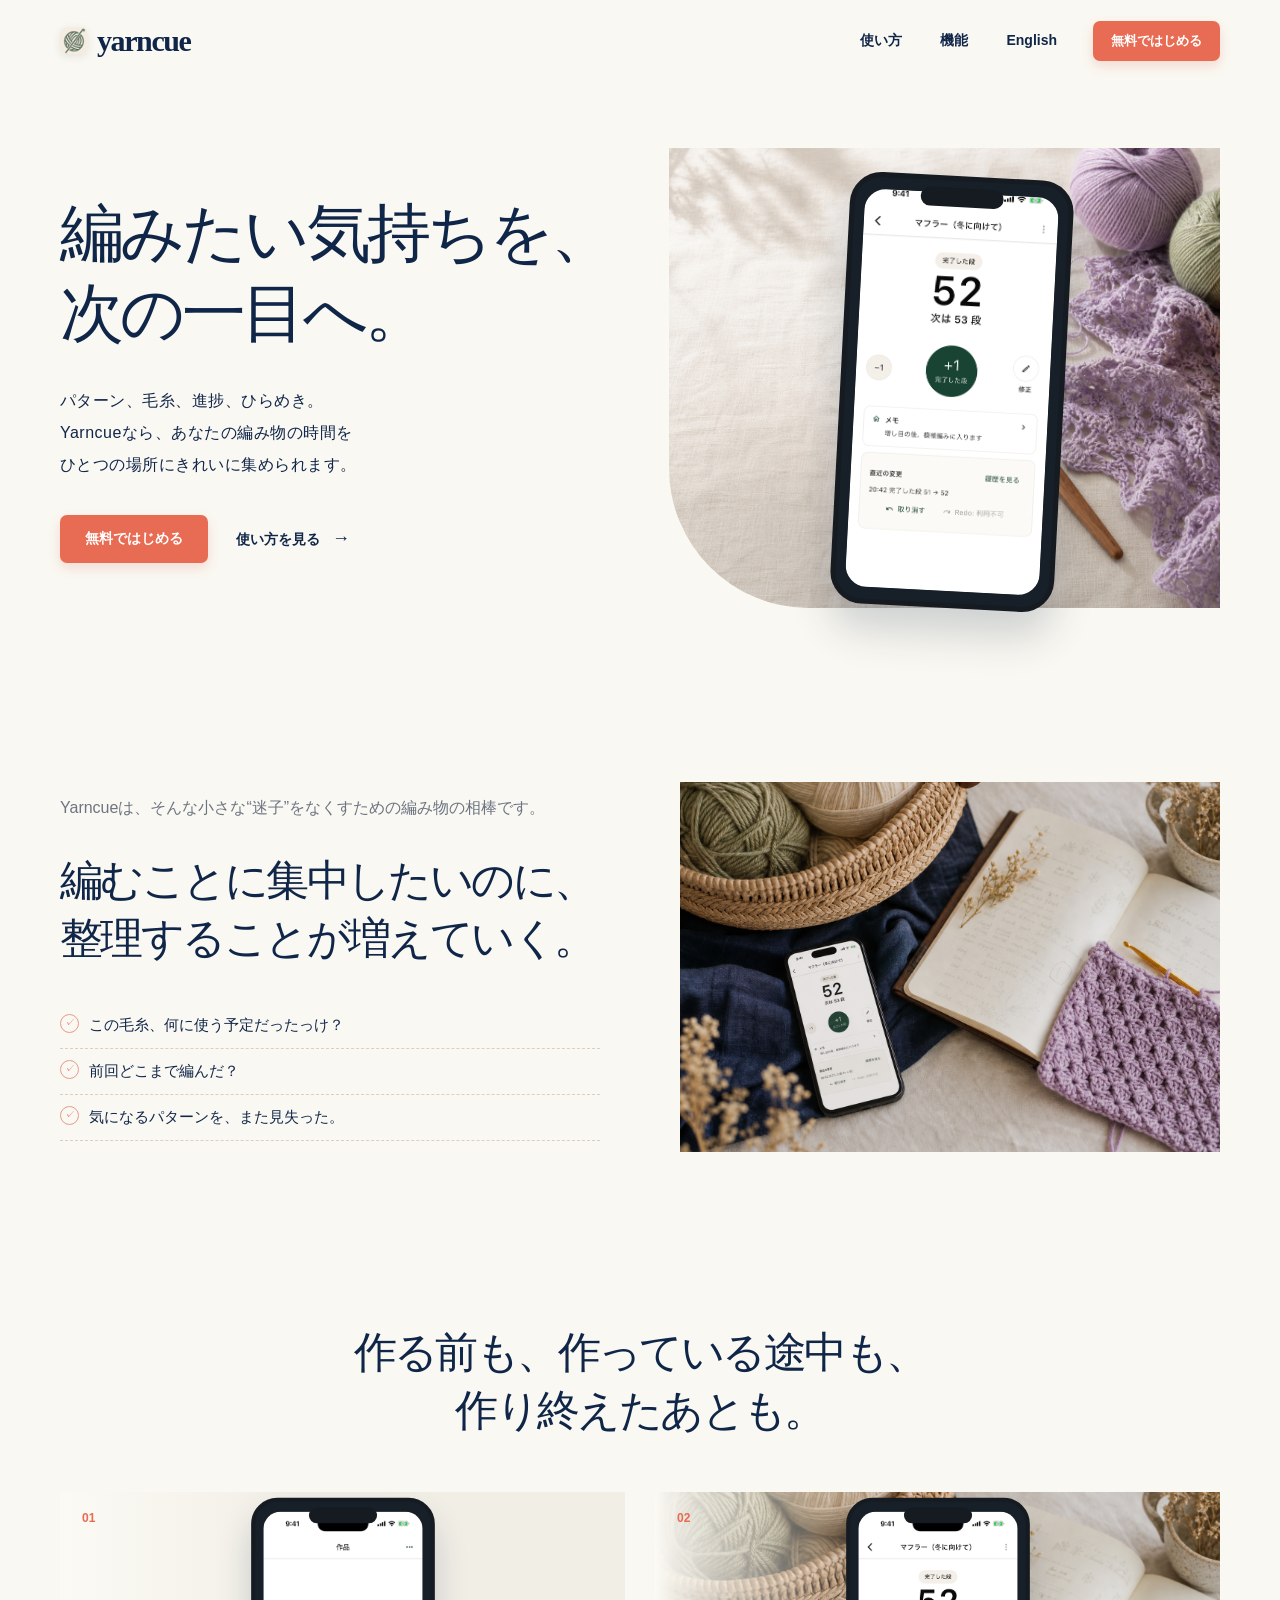
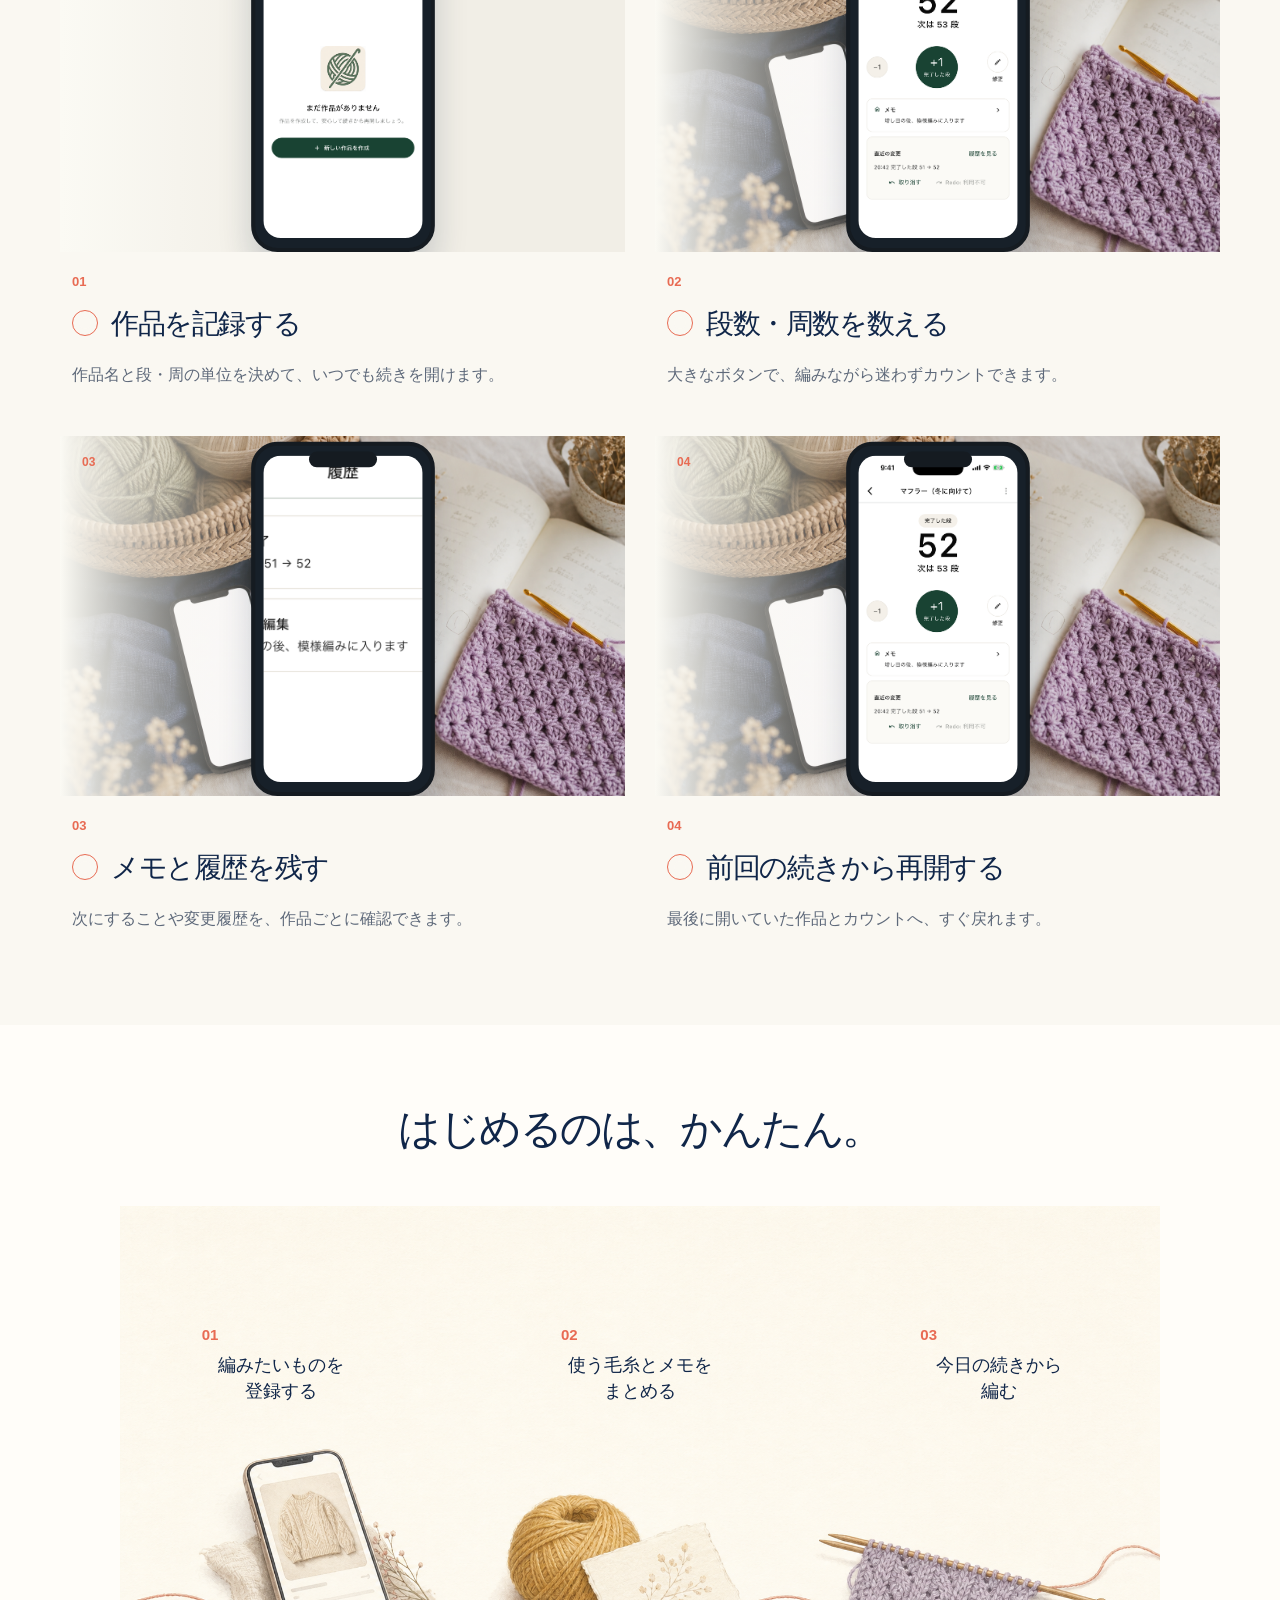
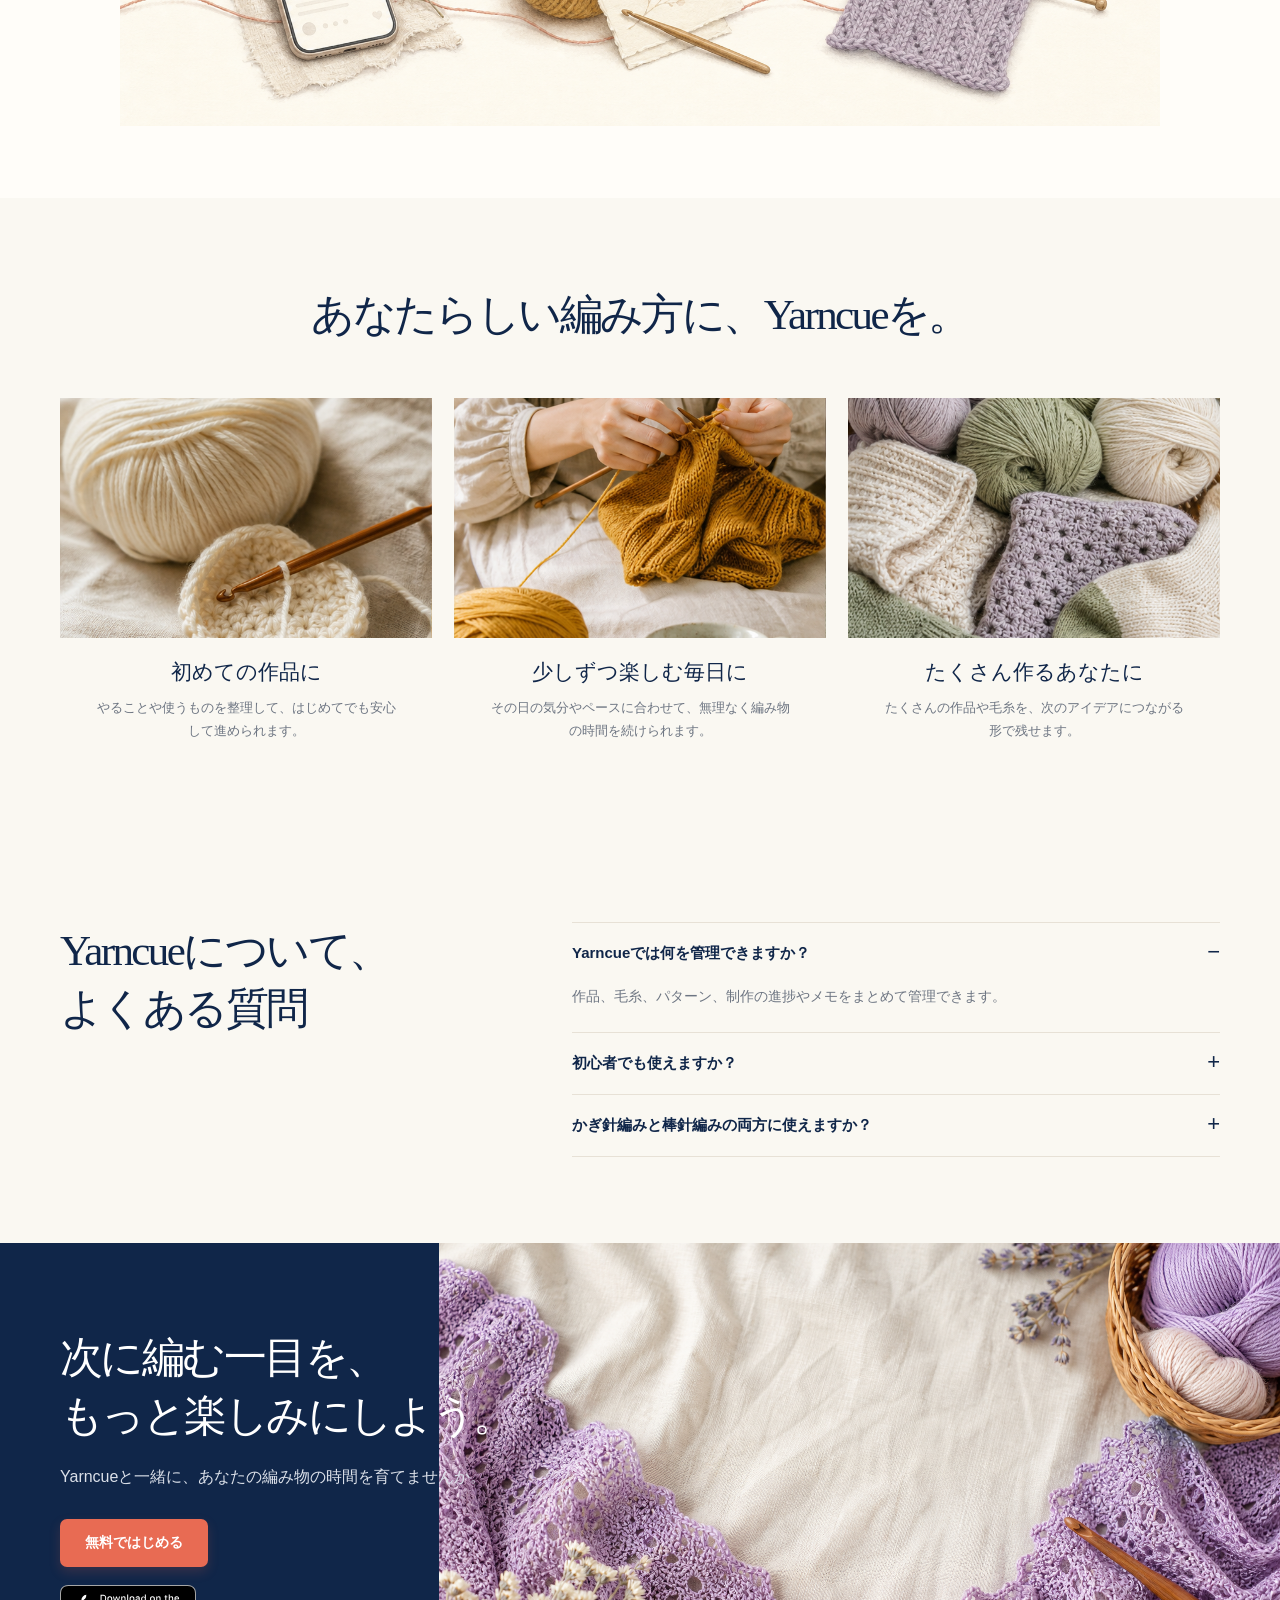
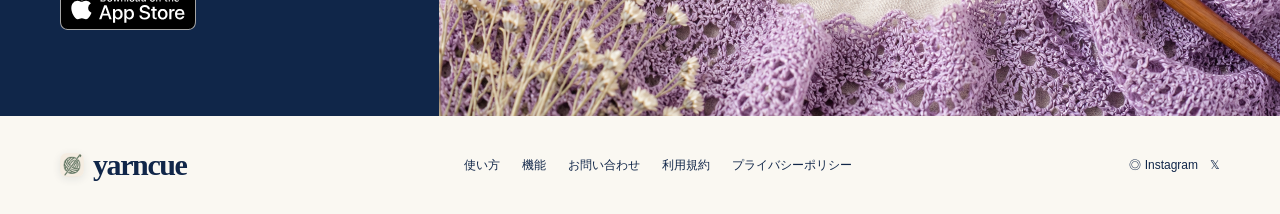
==== docs/index.html @ 33b42a3c "Reframe Japanese features as readable two-column cards" ====
<!doctype html>
<html lang="ja">
  <head>
    <meta charset="utf-8" />
    <meta name="viewport" content="width=device-width, initial-scale=1" />
    <meta name="description" content="Yarncueは、パターン、毛糸、作品、進捗やメモをひとつにまとめる編み物の記録・毛糸管理アプリです。" />
    <meta property="og:title" content="Yarncue | 編み物の記録・毛糸管理アプリ" />
    <meta property="og:description" content="編みたい気持ちを、次の一目へ。" />
    <meta property="og:image" content="og.png" />
    <title>Yarncue | 編み物の記録・毛糸管理アプリ</title>
    <link rel="stylesheet" href="styles.css" />
    <link rel="stylesheet" href="style-extra.css?v=20260801-grid4" />
    <script type="application/ld+json">{"@context":"https://schema.org","@graph":[{"@type":"SoftwareApplication","name":"Yarncue","applicationCategory":"LifestyleApplication","operatingSystem":"Web","description":"パターン、毛糸、作品、編み物の進捗やメモをひとつにまとめる編み物の記録・毛糸管理アプリ。"},{"@type":"FAQPage","mainEntity":[{"@type":"Question","name":"Yarncueでは何を管理できますか？","acceptedAnswer":{"@type":"Answer","text":"作品、毛糸、パターン、制作の進捗やメモをまとめて管理できます。"}},{"@type":"Question","name":"初心者でも使えますか？","acceptedAnswer":{"@type":"Answer","text":"もちろんです。最初の作品から、必要な情報を自分のペースで残せます。"}},{"@type":"Question","name":"かぎ針編みと棒針編みの両方に使えますか？","acceptedAnswer":{"@type":"Answer","text":"はい。どちらの作品にも、使った糸、針、段数、パターン、メモを記録できます。"}}]}]}</script>
  </head>
  <body>
    <main>
      <header class="site-header"><a class="brand" href="#top"><img src="images/yarncue-icon.png" alt="" />yarncue</a><nav><a href="#how">使い方</a><a href="#features">機能</a><a href="en/">English</a></nav><a class="button small-button" href="#start">無料ではじめる</a></header>
      <section class="hero" id="top"><div class="hero-copy"><h1>編みたい気持ちを、<br>次の一目へ。</h1><p>パターン、毛糸、進捗、ひらめき。<br>Yarncueなら、あなたの編み物の時間を<br>ひとつの場所にきれいに集められます。</p><div class="actions"><a class="button" href="#start">無料ではじめる</a><a class="text-link" href="#how">使い方を見る <span>→</span></a></div></div><div class="hero-visual"><div class="hero-yarn yarn-a"></div><div class="hero-yarn yarn-b"></div><div class="hero-yarn yarn-c"></div><div class="lace"></div><div class="phone phone-real-count"><div class="phone-notch"></div><div class="phone-screen"><small>春色のショール</small><div class="knit-piece lilac"></div><b>進捗 <span>48%</span></b><div class="track"><i></i></div><small>使用中の毛糸</small><div class="swatches"><i></i><i></i><i></i></div></div></div></div></section>
      <section class="empathy section"><div><p class="eyeless-label">Yarncueは、そんな小さな“迷子”をなくすための編み物の相棒です。</p><h2>編むことに集中したいのに、<br>整理することが増えていく。</h2><ul><li>この毛糸、何に使う予定だったっけ？</li><li>前回どこまで編んだ？</li><li>気になるパターンを、また見失った。</li></ul></div><div class="desk-scene"><div class="desk-yarn"></div><div class="notebook"><span>project notes</span><i></i><i></i><i></i></div></div></section>
      <section class="features section" id="features"><h2>作る前も、作っている途中も、<br>作り終えたあとも。</h2><div class="feature-list"><article class="feature"><div class="feature-media"><span>01</span><div class="phone phone-real-empty"><div class="phone-notch"></div><div class="phone-screen"></div></div><div class="feature-texture project"></div></div><div class="feature-copy"><p class="feature-number">01</p><h3>作品を記録する</h3><p>作品名と段・周の単位を決めて、いつでも続きを開けます。</p></div></article><article class="feature reverse"><div class="feature-media"><span>02</span><div class="phone phone-real-count"><div class="phone-notch"></div><div class="phone-screen"></div></div><div class="feature-texture stash"></div></div><div class="feature-copy"><p class="feature-number">02</p><h3>段数・周数を数える</h3><p>大きなボタンで、編みながら迷わずカウントできます。</p></div></article><article class="feature"><div class="feature-media"><span>03</span><div class="phone phone-projects-list"><div class="phone-notch"></div><div class="phone-screen"></div></div><div class="feature-texture patterns"></div></div><div class="feature-copy"><p class="feature-number">03</p><h3>メモと履歴を残す</h3><p>次にすることや変更履歴を、作品ごとに確認できます。</p></div></article><article class="feature reverse"><div class="feature-media"><span>04</span><div class="phone phone-real-count"><div class="phone-notch"></div><div class="phone-screen"></div></div><div class="feature-texture progress"></div></div><div class="feature-copy"><p class="feature-number">04</p><h3>前回の続きから再開する</h3><p>最後に開いていた作品とカウントへ、すぐ戻れます。</p></div></article></div></section>
      <section class="how section" id="how"><h2>はじめるのは、かんたん。</h2><div class="thread"></div><div class="steps"><article><b>01</b><div class="step-icon book">▱</div><h3>編みたいものを<br>登録する</h3><p>パターンやアイデアを、作品として残します。</p></article><article><b>02</b><div class="step-icon yarn">●</div><h3>使う毛糸とメモを<br>まとめる</h3><p>色、量、針のサイズ、気づきまでひとつに。</p></article><article><b>03</b><div class="step-icon needle">╱</div><h3>今日の続きから<br>編む</h3><p>進捗を記録して、迷わず次の一目へ。</p></article></div></section>
      <section class="use-cases section"><h2>あなたらしい編み方に、<br class="mobile-break">Yarncueを。</h2><div class="case-grid"><article><div class="case-image first"></div><h3>初めての作品に</h3><p>やることや使うものを整理して、はじめてでも安心して進められます。</p></article><article><div class="case-image second"></div><h3>少しずつ楽しむ毎日に</h3><p>その日の気分やペースに合わせて、無理なく編み物の時間を続けられます。</p></article><article><div class="case-image third"></div><h3>たくさん作るあなたに</h3><p>たくさんの作品や毛糸を、次のアイデアにつながる形で残せます。</p></article></div></section>
      <section class="faq section"><h2>Yarncueについて、<br>よくある質問</h2><div class="faq-list"><article><details open><summary>Yarncueでは何を管理できますか？</summary><p>作品、毛糸、パターン、制作の進捗やメモをまとめて管理できます。</p></details></article><article><details><summary>初心者でも使えますか？</summary><p>もちろんです。最初の作品から、必要な情報を自分のペースで残せます。</p></details></article><article><details><summary>かぎ針編みと棒針編みの両方に使えますか？</summary><p>はい。どちらの作品にも、使った糸、針、段数、パターン、メモを記録できます。</p></details></article></div></section>
      <section class="cta" id="start"><div><h2>次に編む一目を、<br>もっと楽しみにしよう。</h2><p>Yarncueと一緒に、あなたの編み物の時間を育てませんか。</p><a class="button light" href="mailto:hello@yarncue.app?subject=Yarncueをはじめたい">無料ではじめる</a><img class="app-store-badge" src="images/download-on-app-store.svg" alt="App Storeからダウンロード"></div><div class="cta-craft"><div class="cta-yarn"></div><div class="cta-lace"></div></div></section>
      <footer><a class="brand" href="#top"><img src="images/yarncue-icon.png" alt="" />yarncue</a><div><a href="#how">使い方</a><a href="#features">機能</a><a href="mailto:hello@yarncue.app">お問い合わせ</a><a href="#top">利用規約</a><a href="#top">プライバシーポリシー</a></div><div class="social"><a href="#top">◎ Instagram</a><a href="#top">𝕏</a></div></footer>
    </main>
  </body>
</html>
---- docs/styles.css ----
:root { --cream:#faf8f2; --ink:#102649; --coral:#e86b53; --line:#e7e1d6; --muted:#6d7582; --lilac:#bca4ce; --sage:#a8b8a3; --mustard:#d8b456; }
* { box-sizing:border-box; } html { scroll-behavior:smooth; } body { margin:0; background:var(--cream); color:var(--ink); font-family:Arial,"Hiragino Kaku Gothic ProN","Yu Gothic",sans-serif; } a { color:inherit; text-decoration:none; } h1,h2,h3,p { margin:0; } h1,h2,h3,.brand { font-family:Georgia,"Hiragino Mincho ProN","Yu Mincho",serif; font-weight:500; } .site-header { height:82px; max-width:1240px; margin:auto; padding:0 40px; display:flex; align-items:center; justify-content:space-between; } .brand { font-size:30px; letter-spacing:-1.4px; font-weight:700; } nav { display:flex; gap:38px; margin-left:auto; margin-right:36px; font-size:14px; font-weight:600; } nav a:hover,.text-link:hover,footer a:hover { opacity:.65; }.button { background:var(--coral); color:white; border-radius:7px; padding:15px 25px; font-size:14px; font-weight:700; display:inline-block; box-shadow:0 5px 12px #d95f4930; transition:transform .2s,box-shadow .2s; }.button:hover { transform:translateY(-2px); box-shadow:0 8px 16px #d95f4940; }.small-button { padding:11px 18px; font-size:13px; }.hero { max-width:1240px; min-height:585px; padding:66px 40px 88px; margin:auto; display:grid; grid-template-columns:1.05fr .95fr; align-items:center; overflow:hidden; }.hero-copy { position:relative; z-index:2; }.hero h1 { font-size:clamp(44px,5vw,72px); line-height:1.25; letter-spacing:-.06em; }.hero-copy>p { margin-top:31px; font-size:16px; line-height:2; letter-spacing:.03em; }.actions { display:flex; align-items:center; gap:28px; margin-top:34px; }.text-link { font-weight:700; font-size:14px; }.text-link span { margin-left:8px; font-size:18px; }.hero-visual { height:460px; position:relative; }.phone { width:224px; height:432px; padding:12px 10px; position:relative; border:5px solid #151b21; border-radius:32px; background:#172029; box-shadow:0 25px 40px #15284730; z-index:3; }.phone-notch { width:83px; height:19px; border-radius:12px; background:#151b21; position:absolute; left:50%; top:7px; transform:translateX(-50%); z-index:2; }.phone-screen { background:#fbfaf6; height:100%; border-radius:21px; padding:37px 13px 12px; color:#192845; overflow:hidden; font-family:Arial,sans-serif; }.phone small { display:block; font-size:10px; font-weight:700; margin-bottom:11px; }.phone b { display:block; margin:10px 0 6px; font-size:10px; }.phone b span { float:right; }.knit-piece { height:115px; border-radius:12px; background:repeating-linear-gradient(120deg,#c5afd3 0 3px,#b497c6 4px 6px,#d3c0dd 7px 10px); }.track { height:7px; border-radius:9px; background:#e9e4dc; overflow:hidden; }.track i { display:block; width:48%; height:100%; background:var(--coral); }.swatches { display:flex; gap:8px; }.swatches i,.yarn-row i { width:21px;height:21px;border-radius:50%;display:block;background:repeating-radial-gradient(circle,#cbb4d5 0 2px,#b99cc7 3px 4px); }.swatches i:nth-child(2),.yarn-row:nth-child(3) i { background:repeating-radial-gradient(circle,#e7bf9b 0 2px,#d9a87e 3px 4px); }.swatches i:nth-child(3),.yarn-row:nth-child(4) i { background:repeating-radial-gradient(circle,#b5c5ad 0 2px,#97ae93 3px 4px); }.hero-visual .phone { transform:rotate(3deg); position:absolute; left:31%; top:5px; }.hero-yarn { position:absolute; border-radius:50%; background:repeating-radial-gradient(circle at 50%,#d3c1dc 0 6px,#b99bc9 7px 10px,#c8afd3 12px 14px); box-shadow:inset 2px 0 #ffffff60; }.yarn-a { width:162px;height:162px; right:9%;top:-10px; }.yarn-b { width:104px;height:104px; right:0;top:132px; background:repeating-radial-gradient(circle,#dab85b 0 5px,#cba23a 6px 9px); }.yarn-c { width:115px;height:115px; right:22%;bottom:5px; background:repeating-radial-gradient(circle,#aabda4 0 5px,#93aa90 6px 9px); }.lace { width:350px;height:205px;right:-9%;bottom:14px;position:absolute;opacity:.9;background-image:radial-gradient(ellipse at center,transparent 32%,#efeade 34% 40%,transparent 42%);background-size:28px 25px; transform:rotate(-15deg); }.section { max-width:1240px; margin:auto; padding:118px 40px; }.section h2,.cta h2 { font-size:clamp(33px,3.7vw,53px); line-height:1.35; letter-spacing:-.06em; }.empathy { display:grid; grid-template-columns:1fr 1fr; gap:80px; align-items:center; }.eyeless-label { font-size:16px; line-height:1.9; color:var(--muted); margin-bottom:28px; }.empathy ul { list-style:none; padding:0; margin:35px 0 0; }.empathy li { padding:13px 0 13px 29px; border-bottom:1px dashed #dfcdbd; position:relative; font-size:15px; }.empathy li::before { content:"✓"; position:absolute; left:0; top:11px; color:var(--coral); border:1px solid #e69b8b; width:17px;height:17px; border-radius:50%; font-size:10px; line-height:16px; text-align:center; }.desk-scene { height:370px; background:#ded8cd; position:relative; overflow:hidden; }.desk-yarn { width:150px;height:150px;border-radius:50%;position:absolute;left:35px;top:30px;background:repeating-radial-gradient(circle,#c6b08d 0 5px,#b69b70 6px 9px); }.notebook { position:absolute; width:210px;height:270px;right:72px;top:50px;background:#f5eddd;box-shadow:10px 12px 22px #4a3e3320;padding:27px;transform:rotate(7deg); }.notebook span { font-family:Georgia,serif; font-style:italic; color:#9d8b70; }.notebook i { display:block; border-bottom:1px solid #c7b699; width:100%; margin-top:24px; }.small-phone { position:absolute; left:110px;bottom:-180px;transform:scale(.56) rotate(-16deg); transform-origin:bottom left; }.features>h2 { text-align:center; margin-bottom:72px; }.feature { min-height:340px; display:grid; grid-template-columns:1.05fr .95fr; align-items:center; gap:80px; margin:16px 0; }.feature.reverse { direction:rtl; }.feature.reverse>* { direction:ltr; }.feature-media { height:290px; background:#f1eee6; position:relative; overflow:hidden; display:flex; justify-content:center; align-items:flex-end; }.feature-media>span { position:absolute; top:19px;left:22px;font-size:12px;font-weight:bold;color:var(--coral); }.feature-media .phone { transform:scale(.63); transform-origin:bottom center; height:432px; }.feature-texture { position:absolute;right:0;top:0;width:39%;height:100%;z-index:0; }.feature-texture.project { background:#ded2c6; background-image:radial-gradient(ellipse at center,transparent 33%,#efe7d7 35% 41%,transparent 43%); background-size:25px 23px; }.feature-texture.stash { background:repeating-radial-gradient(circle at 40% 26%,#d7b97a 0 9px,#caa557 10px 14px,#d8c78e 15px 18px); }.feature-texture.patterns { background:#e3d7bf; background-image:linear-gradient(135deg,#bc9d7a33 25%,transparent 25%); background-size:18px 18px; }.feature-texture.progress { background:#c6b0d0; background-image:radial-gradient(ellipse at center,transparent 32%,#d8c6e0 34% 40%,transparent 42%); background-size:26px 24px; }.feature-number { color:var(--coral);font-weight:700;font-size:13px;margin-bottom:16px; }.feature h3 { font-size:35px;letter-spacing:-.05em; }.feature-copy>p:last-child { margin-top:17px;font-size:16px;line-height:1.9;color:#5e697a; }.yarn-row { font-size:10px;display:flex;align-items:center;gap:7px;border-bottom:1px solid #e5dfd4;padding:9px 0; }.yarn-row em { margin-left:auto;font-style:normal;color:#8b9098; }.pattern-thumb { height:74px;border-radius:8px;background:repeating-linear-gradient(125deg,#c6b09c 0 3px,#a98d72 4px 6px,#e2d0ba 7px 10px); }.pattern-thumb.small { height:58px;margin-top:12px; }.check { border-bottom:1px solid #e4dfd6;padding:9px 0;font-size:9px; }.how { background:#fffdf9; max-width:none; position:relative; overflow:hidden; }.how h2 { text-align:center; }.steps { max-width:1030px;margin:54px auto 0;display:grid;grid-template-columns:repeat(3,1fr);gap:60px;position:relative;z-index:1; }.steps article { text-align:center; }.steps b { color:var(--coral);font-size:15px; }.step-icon { width:92px;height:92px;margin:12px auto 17px;border:1px solid #dbd0c3;border-radius:50%;display:grid;place-items:center;font-size:44px;color:#b9a489; }.step-icon.yarn { color:#ba9fc6;font-size:64px; }.step-icon.needle { color:#ba9fc6;transform:rotate(-28deg); }.steps h3 { font-size:21px;line-height:1.45; }.steps p { font-size:13px;line-height:1.8;color:var(--muted);margin:10px auto;max-width:230px; }.thread { position:absolute;top:305px;left:-5%;width:110%;height:80px;border-top:2px solid #e49080;border-radius:50%;transform:rotate(-3deg); }.use-cases h2 { text-align:center; }.case-grid { display:grid;grid-template-columns:repeat(3,1fr);gap:22px;margin-top:54px; }.case-image { height:240px;position:relative;overflow:hidden; }.case-image::before { content:"";position:absolute;inset:0;opacity:.92; }.case-image.first::before { background:radial-gradient(circle at 28% 32%,#baa17f 0 10%,transparent 11%),radial-gradient(circle at 48% 27%,#a9b9ab 0 17%,transparent 18%),repeating-radial-gradient(ellipse at 75% 68%,#e2ddd2 0 7px,#b9a083 8px 11px,#e9e2d7 12px 14px); }.case-image.second::before { background:radial-gradient(circle at 53% 35%,#e7ddb1 0 20%,transparent 21%),repeating-linear-gradient(125deg,#d6b14c 0 4px,#e1c566 5px 7px,#f0dc96 8px 12px); }.case-image.third::before { background:radial-gradient(circle at 28% 38%,#c4b0d0 0 18%,transparent 19%),radial-gradient(circle at 58% 34%,#d7b378 0 17%,transparent 18%),radial-gradient(circle at 78% 52%,#a9bca5 0 17%,transparent 18%),#e8dfd4; }.case-grid h3 { text-align:center;font-size:21px;margin-top:20px; }.case-grid p { color:var(--muted);font-size:13px;line-height:1.8;text-align:center;margin:10px auto;max-width:310px; }.faq { display:grid;grid-template-columns:.8fr 1.2fr;gap:80px;align-items:start; }.faq-list { border-top:1px solid var(--line); }.faq-list article { border-bottom:1px solid var(--line); }.faq button { width:100%;border:0;background:transparent;color:var(--ink);font:600 15px Arial,sans-serif;text-align:left;padding:21px 0;display:flex;justify-content:space-between;align-items:center;cursor:pointer; }.chevron { width:20px;height:20px;fill:none;stroke:currentColor;stroke-width:1.8;transition:transform .2s; }.chevron.open { transform:rotate(180deg); }.faq-list p { color:var(--muted);font-size:14px;line-height:1.8;padding:0 32px 22px 0; }.cta { background:var(--ink);color:#fff;min-height:450px;padding:86px max(40px,calc((100vw - 1160px)/2));display:flex;justify-content:space-between;position:relative;overflow:hidden; }.cta h2 { color:#fff; }.cta p { margin:22px 0 31px;font-size:16px;color:#dbe0e9; }.button.light { background:var(--coral); }.cta-craft { position:relative;width:390px; }.cta-yarn { width:180px;height:180px;border-radius:50%;position:absolute;right:50px;top:2px;background:repeating-radial-gradient(circle,#cdb5d6 0 7px,#b496c2 8px 11px); }.cta-lace { position:absolute;width:350px;height:250px;right:-45px;bottom:-67px;opacity:.78;background-image:radial-gradient(ellipse at center,transparent 30%,#c4afd0 32% 40%,transparent 42%);background-size:35px 30px;transform:rotate(-17deg); }.mobile-break { display:none; } footer { max-width:1240px;margin:auto;padding:32px 40px;display:flex;align-items:center;justify-content:space-between;font-size:12px; }.social,footer>div { display:flex;gap:22px;align-items:center; }.social { gap:12px; }
@media (max-width:760px) { .site-header { height:67px;padding:0 20px; }.brand { font-size:26px; } nav { display:none; }.small-button { padding:10px 13px;font-size:11px; }.hero { padding:45px 24px 34px;display:block;min-height:0; }.hero h1 { font-size:44px; }.hero-copy>p { font-size:14px;margin-top:23px;line-height:1.85; }.actions { margin-top:26px;gap:20px; }.hero-visual { height:340px;margin-top:32px; }.hero-visual .phone { transform:scale(.77) rotate(3deg);transform-origin:top left;left:21%; }.yarn-a { width:120px;height:120px;right:-10px; }.yarn-b { width:82px;height:82px;right:9px;top:106px; }.yarn-c { width:84px;height:84px;right:25%;bottom:14px; }.lace { width:250px; }.section { padding:75px 24px; }.section h2,.cta h2 { font-size:34px; }.empathy,.faq { grid-template-columns:1fr;gap:40px; }.empathy .eyeless-label { font-size:14px;margin-bottom:23px; }.empathy li { font-size:14px; }.desk-scene { height:282px; }.notebook { right:25px;transform:scale(.77) rotate(7deg);transform-origin:top right; }.small-phone { left:45px; }.features>h2 { margin-bottom:43px;text-align:left; }.feature,.feature.reverse { display:flex;flex-direction:column;gap:25px;margin-bottom:52px;direction:ltr;align-items:stretch; }.feature-media { height:232px; }.feature-media .phone { transform:scale(.51); }.feature h3 { font-size:29px; }.feature-copy>p:last-child { font-size:14px; }.steps { grid-template-columns:1fr;gap:35px;margin-top:38px; }.thread { display:none; }.step-icon { width:75px;height:75px;font-size:34px; }.steps h3 { font-size:20px; }.case-grid { grid-template-columns:1fr;gap:35px;margin-top:39px; }.case-image { height:220px; }.faq { gap:35px; }.faq button { font-size:14px;gap:12px; }.cta { padding:69px 24px 235px;min-height:0; }.cta p { font-size:14px;line-height:1.8; }.cta-craft { position:absolute;width:320px;height:210px;right:-28px;bottom:-5px; }.cta-yarn { width:130px;height:130px;right:72px; }.cta-lace { width:290px;height:190px;right:-20px;bottom:-45px; }.mobile-break { display:block; } footer { padding:29px 24px;display:block; }.brand { display:block; } footer>div { flex-wrap:wrap;gap:13px 19px;margin-top:19px;line-height:1.5; }.social { margin-top:18px; } }
---- docs/style-extra.css ----
.faq details summary { list-style:none; cursor:pointer; padding:21px 26px 21px 0; font:600 15px Arial,sans-serif; position:relative; }
.faq details summary::-webkit-details-marker { display:none; }
.faq details summary::after { content:"+"; position:absolute; right:0; top:16px; font-size:22px; font-weight:400; }
.faq details[open] summary::after { content:"−"; }

/* Photography replaces decorative geometry; the phone remains a replaceable product-screen frame. */
.hero-visual { background:url("images/hero-craft.png") center/cover no-repeat; border-radius:0 0 0 140px; }
.hero-visual .hero-yarn,.hero-visual .lace { display:none; }
.hero-visual .phone { left:31%; top:6%; transform:rotate(3deg); }
.desk-scene { background:url("images/feature-desk-real.png") center/cover no-repeat; }
.desk-scene .desk-yarn,.desk-scene .notebook { display:none; }
.feature-media { background-image:url("images/feature-desk.png"); background-size:cover; background-position:center; }
.feature-media .feature-texture { display:none; }
.feature:first-child .feature-media { background-image:url("images/feature-desk-real.png"); background-position:center; }
.feature:first-child .feature-media .phone { display:none; }
.feature-media::after { content:""; position:absolute; inset:0; background:linear-gradient(90deg,#fbfaf4 0%,transparent 42%); }
.feature-media .phone,.feature-media>span { z-index:1; }
.case-image { background-image:url("images/use-cases.png"); background-size:300% auto; background-repeat:no-repeat; }
.case-image::before { display:none; }
.case-image.first { background-position:left center; }.case-image.second { background-position:center center; }.case-image.third { background-position:right center; }
.cta { background:#102649 url("images/cta-craft.png") right center/auto 100% no-repeat; }
.cta-craft { display:none; }
@media (max-width:760px) { .hero-visual { margin-left:-24px;margin-right:-24px; border-radius:0; }.feature-media::after { background:linear-gradient(90deg,#fbfaf4aa 0%,transparent 80%); }.cta { background-size:auto 46%; background-position:right bottom; } }

/* Match the approved LP rhythm: smaller desktop type, tighter bands, and illustrated steps. */
@media (min-width:761px) { .section { padding-top:86px; padding-bottom:86px; }.section h2,.cta h2 { font-size:43px; }.features>h2 { margin-bottom:52px; }.feature { min-height:276px; gap:58px; }.feature h3 { font-size:29px; }.how { padding-top:76px; padding-bottom:72px; }.how h2 { font-size:42px; }.steps { margin-top:28px; gap:38px; }.use-cases { padding-top:88px; padding-bottom:84px; } }
.how .steps { max-width:1040px; min-height:540px; padding-top:0; background:url("images/steps-editorial.png") center bottom/100% auto no-repeat; }
.how .steps article { padding-top:166px; position:relative; }.how .steps article b { position:absolute; top:140px; left:calc(50% - 79px); }.how .step-icon { display:none; }.how .steps h3 { font-size:18px; }.how .steps p { display:none; }.thread { display:none; }
.feature-copy h3::before { content:""; display:inline-block; width:24px; height:24px; margin-right:13px; vertical-align:-3px; border:1.5px solid var(--coral); border-radius:50%; box-shadow:inset 0 0 0 6px #faf8f2; }
.app-store-badge { width:136px; height:auto; display:block; margin-top:18px; }
.brand { display:inline-flex; align-items:center; gap:9px; }
.brand img { width:28px; height:28px; border-radius:8px; object-fit:cover; box-shadow:0 2px 8px #19284518; }
footer .brand img { width:24px; height:24px; border-radius:7px; }

/* Evidence captured from the Yarncue app project. Keep the device chrome from the LP, but show the actual screens inside it. */
.phone-real-empty .phone-screen,
.phone-real-count .phone-screen,
.phone-projects-list .phone-screen { padding:0; background-color:#fff; background-repeat:no-repeat; background-position:center; background-size:cover; }
.phone-real-empty .phone-screen { background-image:url("images/real/projects-empty.png"); }
.phone-real-count .phone-screen { background-image:url("images/real/count-workspace.png"); }
.phone-projects-list .phone-screen { background-image:url("images/real/history.png"); }
.feature:nth-child(3) .phone-projects-list .phone-screen { background-image:url("images/real/history-crop.png"); background-size:cover; background-position:center top; }
.feature:nth-child(4) .phone-real-count .phone-screen { background-image:url("images/real/resume-workspace.png"); }
.feature:first-child .feature-media { background-image:none; }
.feature:first-child .feature-media .phone { display:block; }
.feature-media .phone { transform:scale(.76); }
.phone-real-empty .phone-screen > *,
.phone-real-count .phone-screen > *,
.phone-projects-list .phone-screen > * { display:none; }
.feature-media .phone-real-empty .phone-screen,
.feature-media .phone-real-count .phone-screen,
.feature-media .phone-projects-list .phone-screen { background-size:100% auto; background-position:center top; }
@media (max-width:760px) { .how { padding-top:58px; padding-bottom:56px; }.how h2 { font-size:33px; }.how .steps { display:block; min-height:0; margin-top:18px; padding:286px 0 0; background-size:150% auto; background-position:center top; }.how .steps article { padding:0; margin:0 0 28px; text-align:center; }.how .steps article b { position:static; display:block; margin-bottom:6px; }.how .steps h3 { font-size:18px; line-height:1.55; }.how .steps article:last-child { margin-bottom:0; } }

/* Japanese feature review: make all four product states legible at once. */
@media (min-width:761px) {
  .feature-list { display:grid; grid-template-columns:repeat(2,minmax(0,1fr)); gap:42px 30px; }
  .feature,.feature.reverse { display:flex; flex-direction:column; align-items:stretch; gap:22px; min-height:0; margin:0; direction:ltr; }
  .feature-media { height:360px; }
  .feature-media .phone { transform:scale(.82); transform-origin:bottom center; }
  .feature-copy { padding:0 12px 4px; }
  .feature-copy h3 { font-size:28px; }
  .feature-copy>p:last-child { max-width:34em; }
}
@media (max-width:760px) {
  .feature-list { display:block; }
  .feature,.feature.reverse { min-height:0; margin-bottom:58px; }
  .feature-media { height:300px; }
  .feature-media .phone { transform:scale(.62); }
  .feature-copy { padding:0; }
}
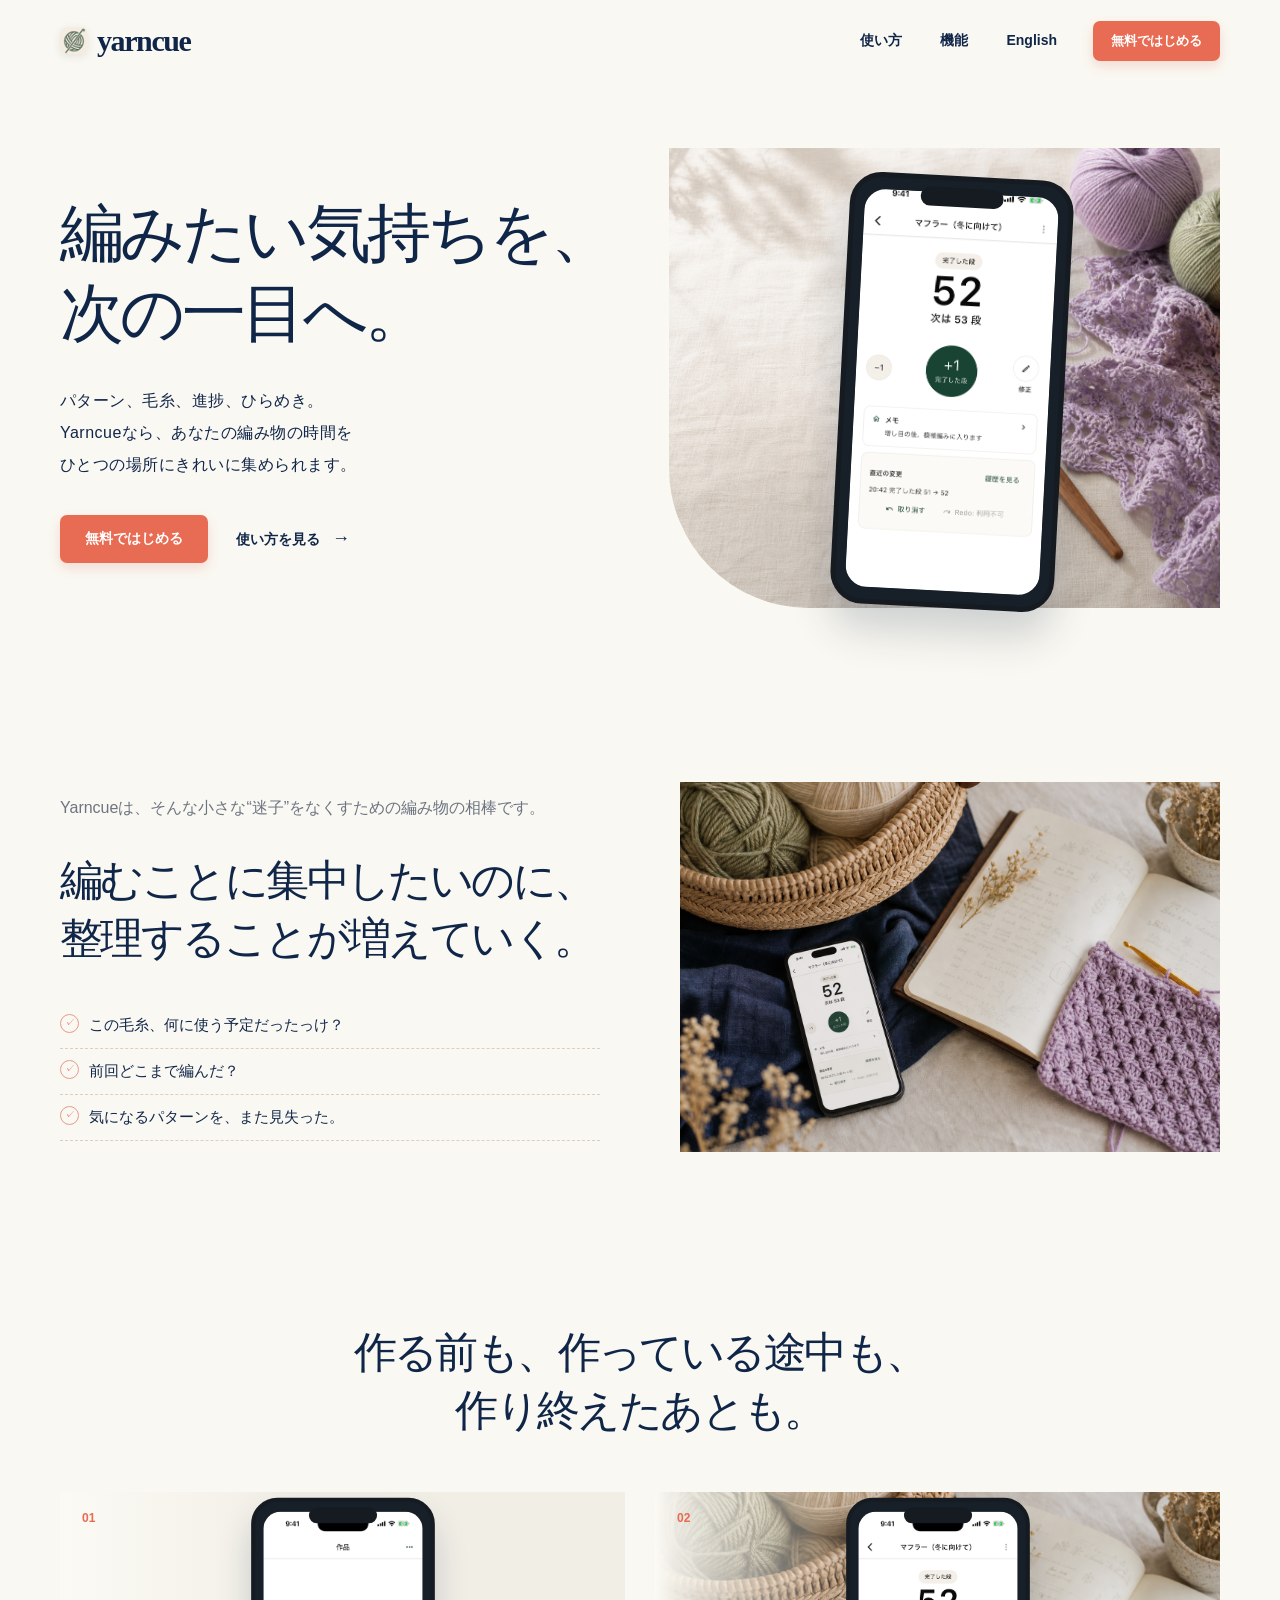
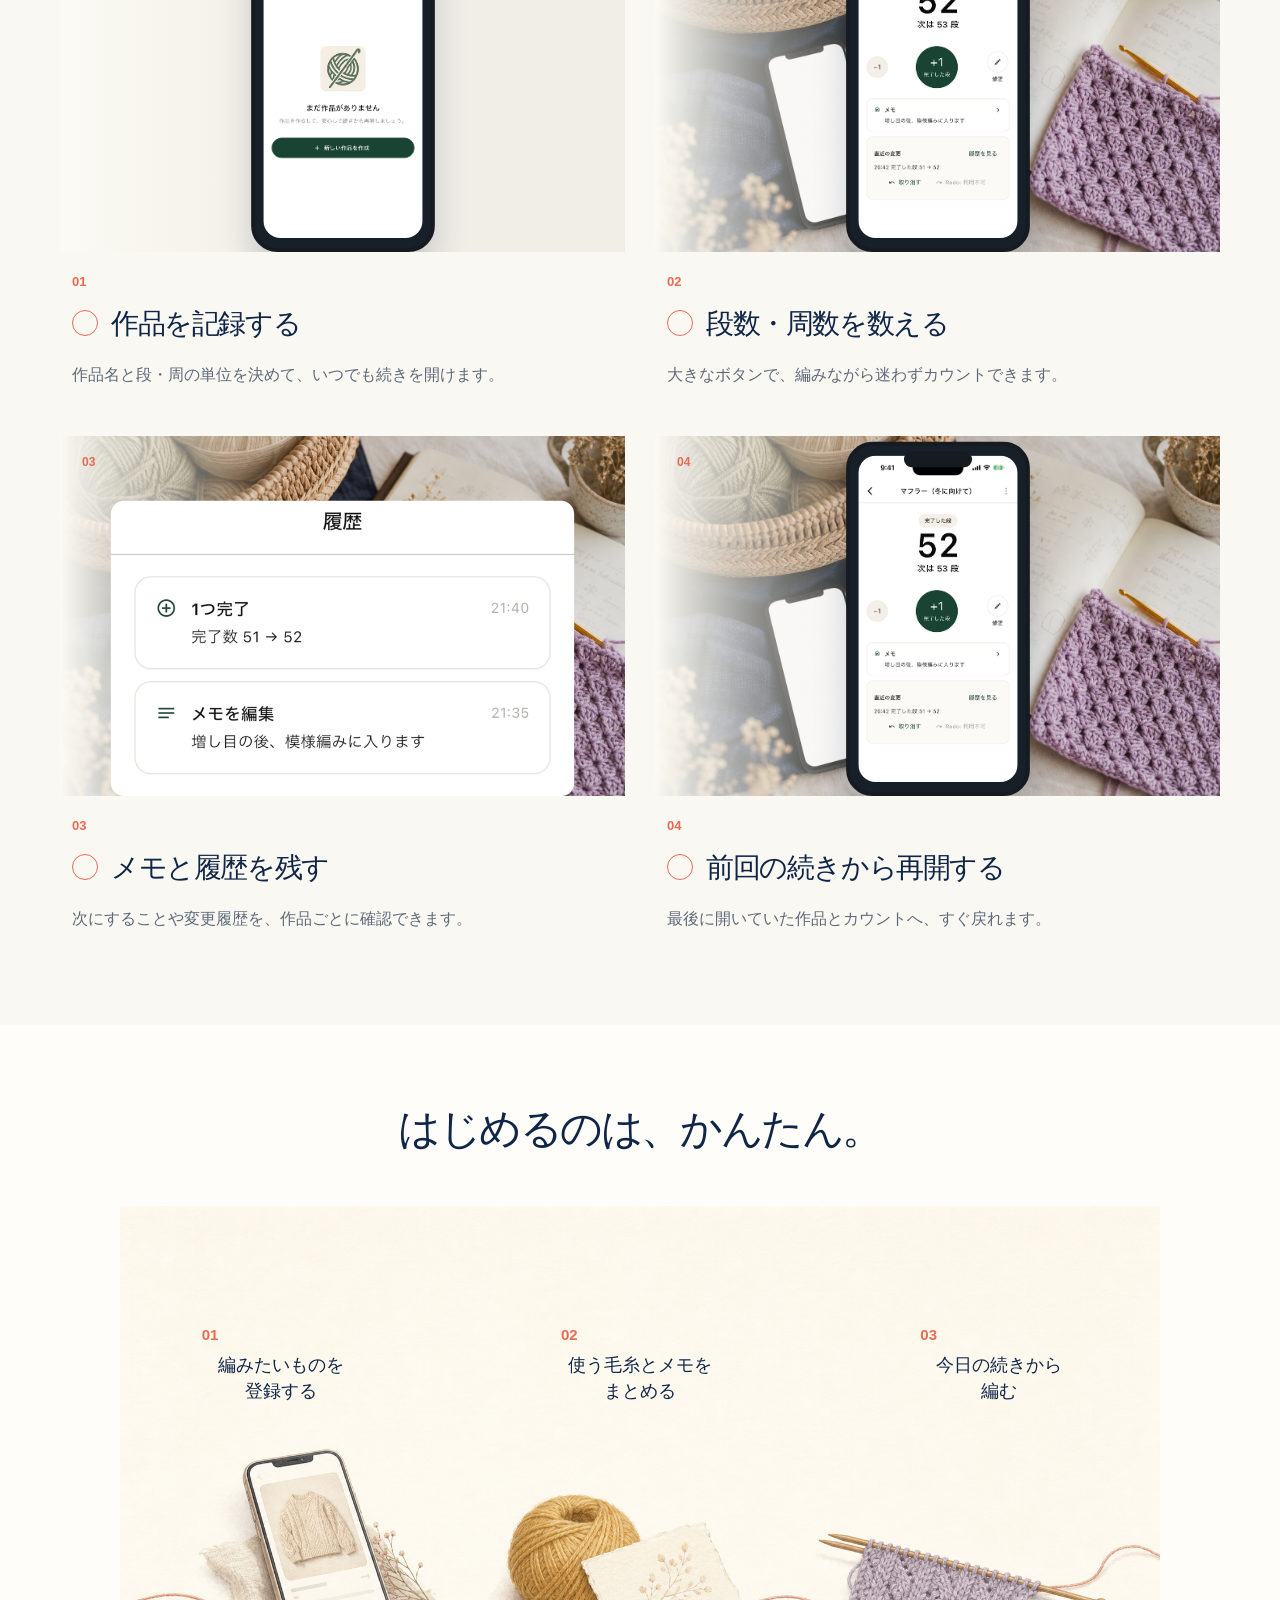
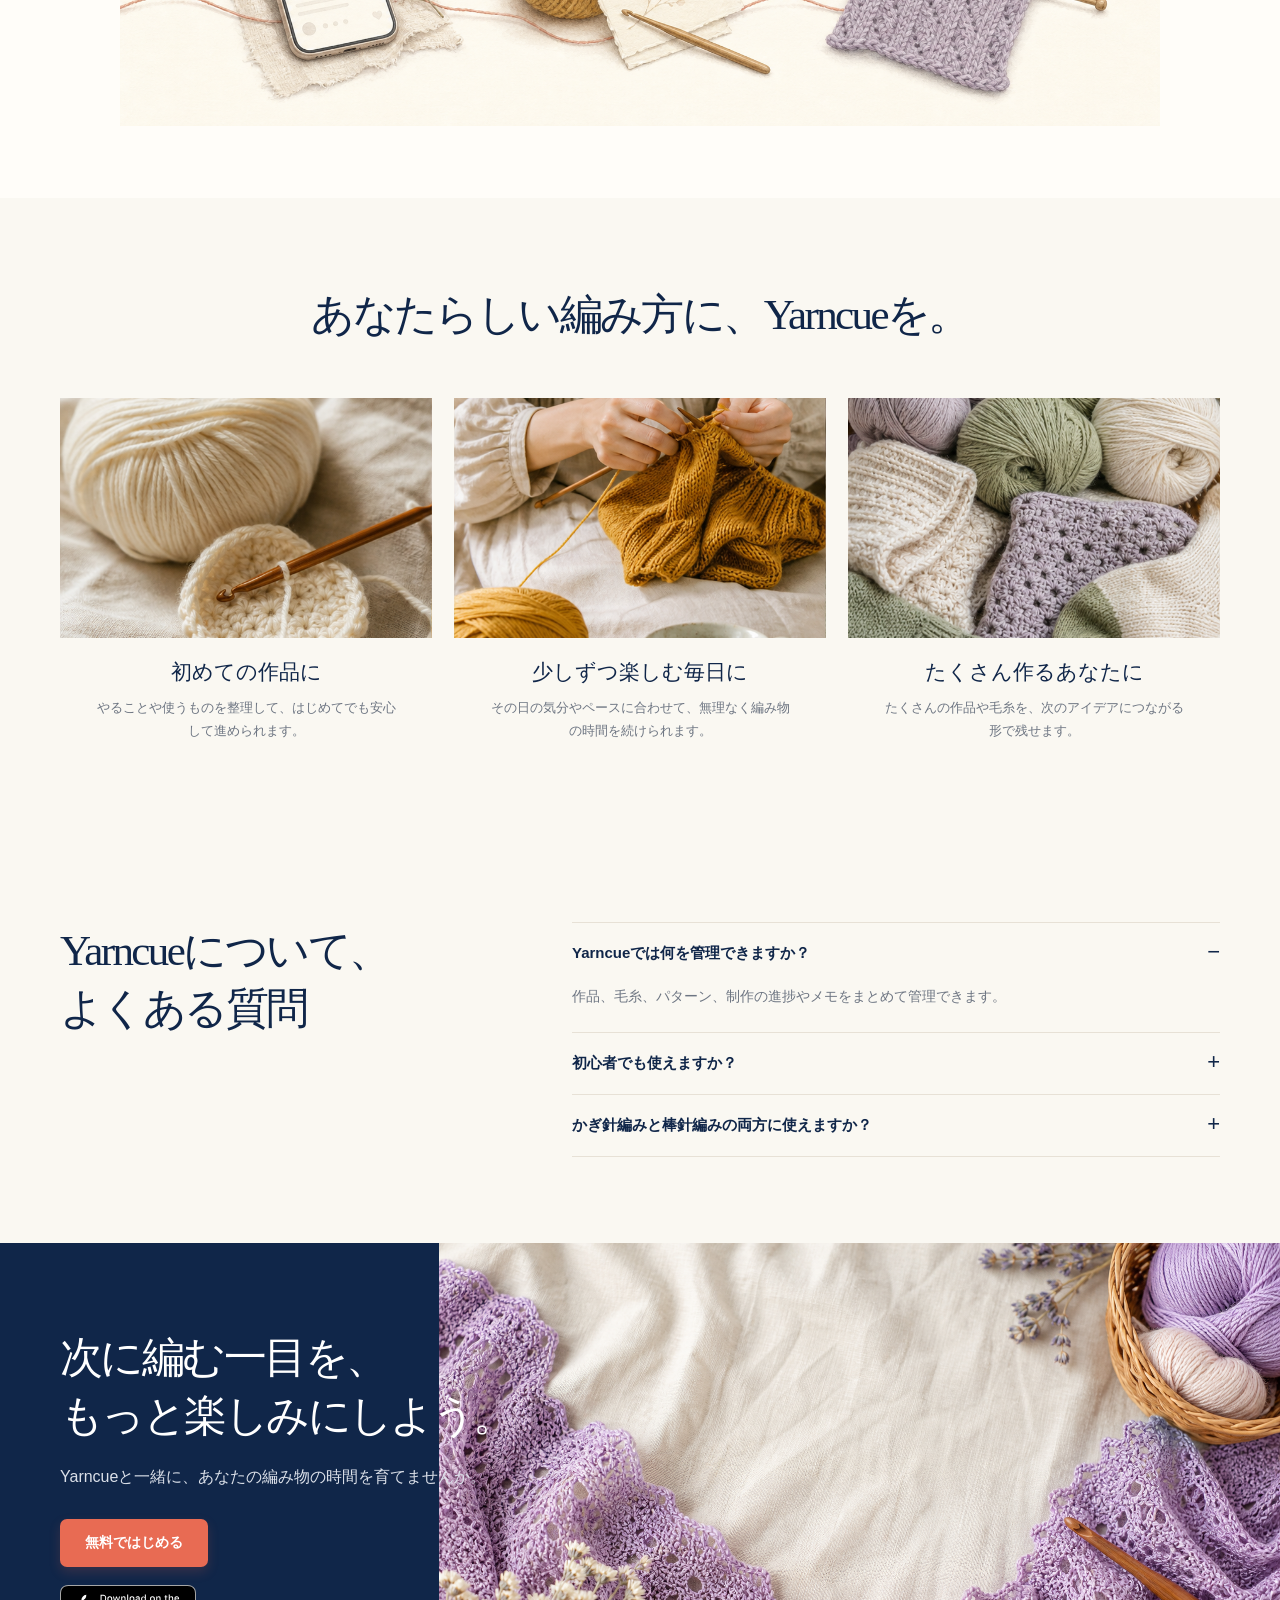
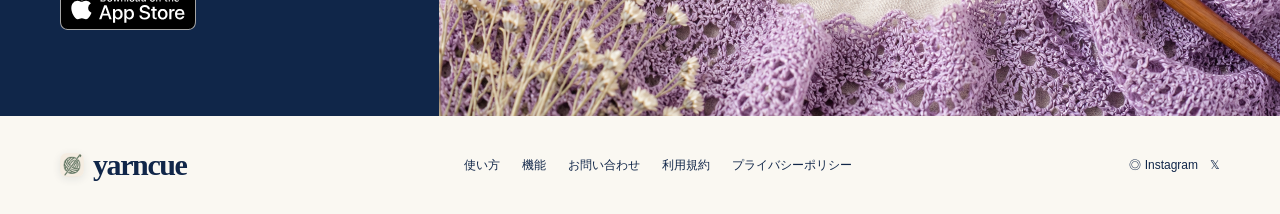
==== commit 9dcf41e7: "Make history screen legible in feature card" ====
--- a/docs/index.html
+++ b/docs/index.html
@@ -9,7 +9,7 @@
     <meta property="og:image" content="og.png" />
     <title>Yarncue | 編み物の記録・毛糸管理アプリ</title>
     <link rel="stylesheet" href="styles.css" />
-    <link rel="stylesheet" href="style-extra.css?v=20260801-grid4" />
+    <link rel="stylesheet" href="style-extra.css?v=20260801-grid5" />
     <script type="application/ld+json">{"@context":"https://schema.org","@graph":[{"@type":"SoftwareApplication","name":"Yarncue","applicationCategory":"LifestyleApplication","operatingSystem":"Web","description":"パターン、毛糸、作品、編み物の進捗やメモをひとつにまとめる編み物の記録・毛糸管理アプリ。"},{"@type":"FAQPage","mainEntity":[{"@type":"Question","name":"Yarncueでは何を管理できますか？","acceptedAnswer":{"@type":"Answer","text":"作品、毛糸、パターン、制作の進捗やメモをまとめて管理できます。"}},{"@type":"Question","name":"初心者でも使えますか？","acceptedAnswer":{"@type":"Answer","text":"もちろんです。最初の作品から、必要な情報を自分のペースで残せます。"}},{"@type":"Question","name":"かぎ針編みと棒針編みの両方に使えますか？","acceptedAnswer":{"@type":"Answer","text":"はい。どちらの作品にも、使った糸、針、段数、パターン、メモを記録できます。"}}]}]}</script>
   </head>
   <body>
--- a/docs/style-extra.css
+++ b/docs/style-extra.css
@@ -40,6 +40,9 @@
 .phone-real-count .phone-screen { background-image:url("images/real/count-workspace.png"); }
 .phone-projects-list .phone-screen { background-image:url("images/real/history.png"); }
 .feature:nth-child(3) .phone-projects-list .phone-screen { background-image:url("images/real/history-crop.png"); background-size:cover; background-position:center top; }
+.feature:nth-child(3) .phone { width:100%; height:360px; padding:0; border:0; border-radius:16px; background:transparent; box-shadow:none; }
+.feature:nth-child(3) .phone-notch { display:none; }
+.feature:nth-child(3) .phone-screen { border-radius:16px; background-size:contain; background-repeat:no-repeat; background-color:transparent; }
 .feature:nth-child(4) .phone-real-count .phone-screen { background-image:url("images/real/resume-workspace.png"); }
 .feature:first-child .feature-media { background-image:none; }
 .feature:first-child .feature-media .phone { display:block; }
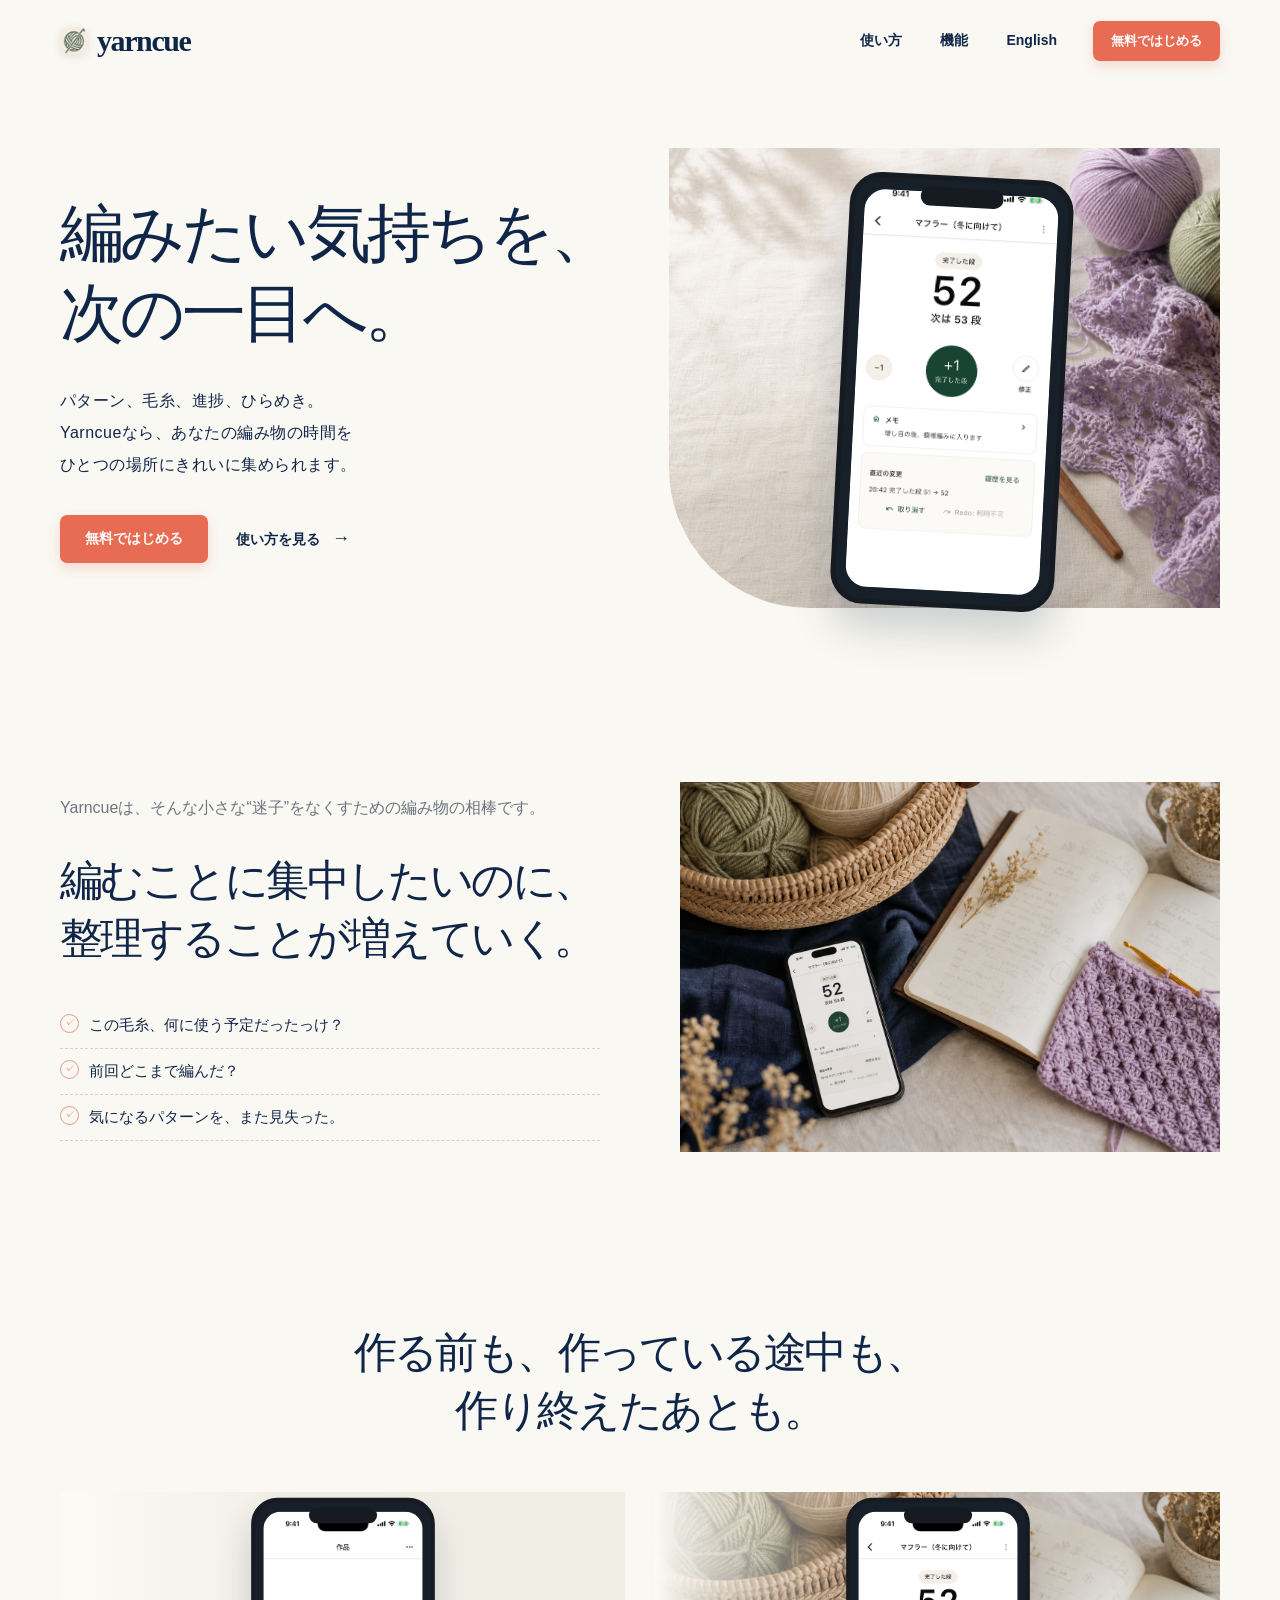
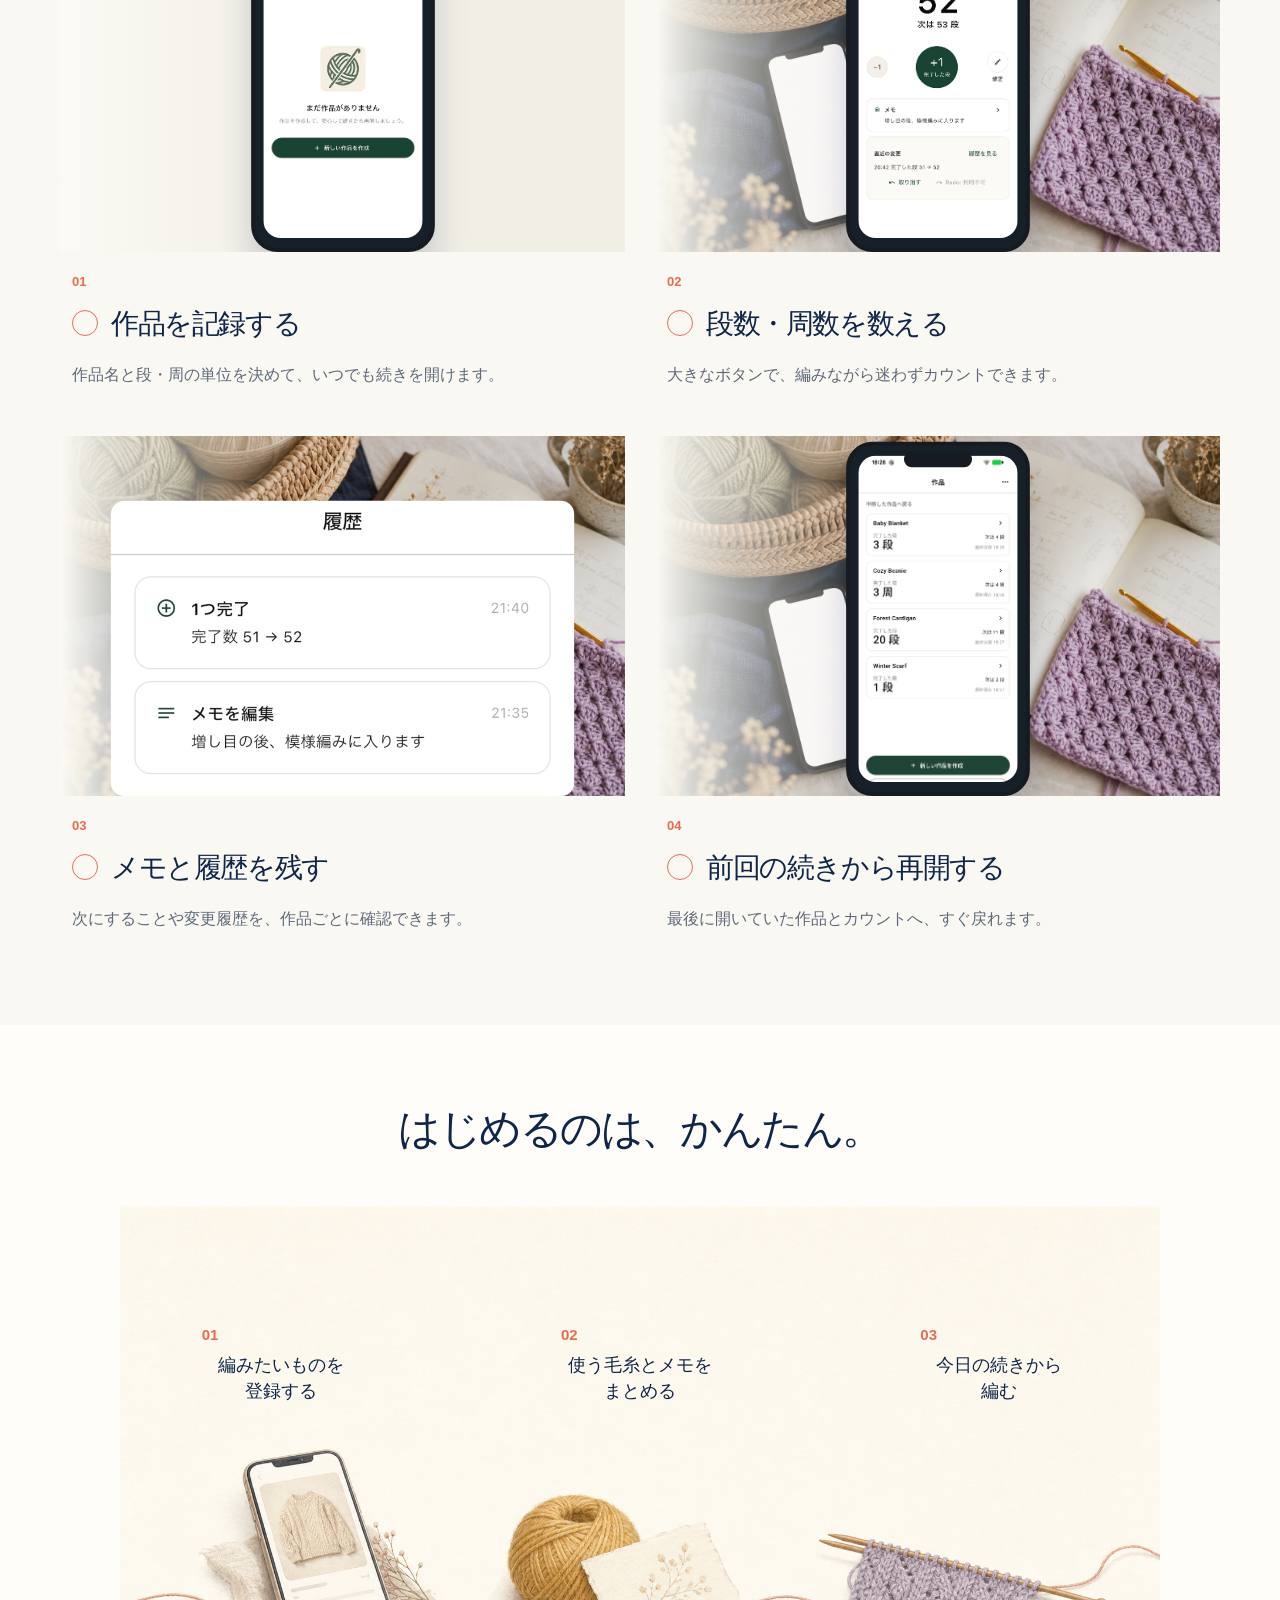
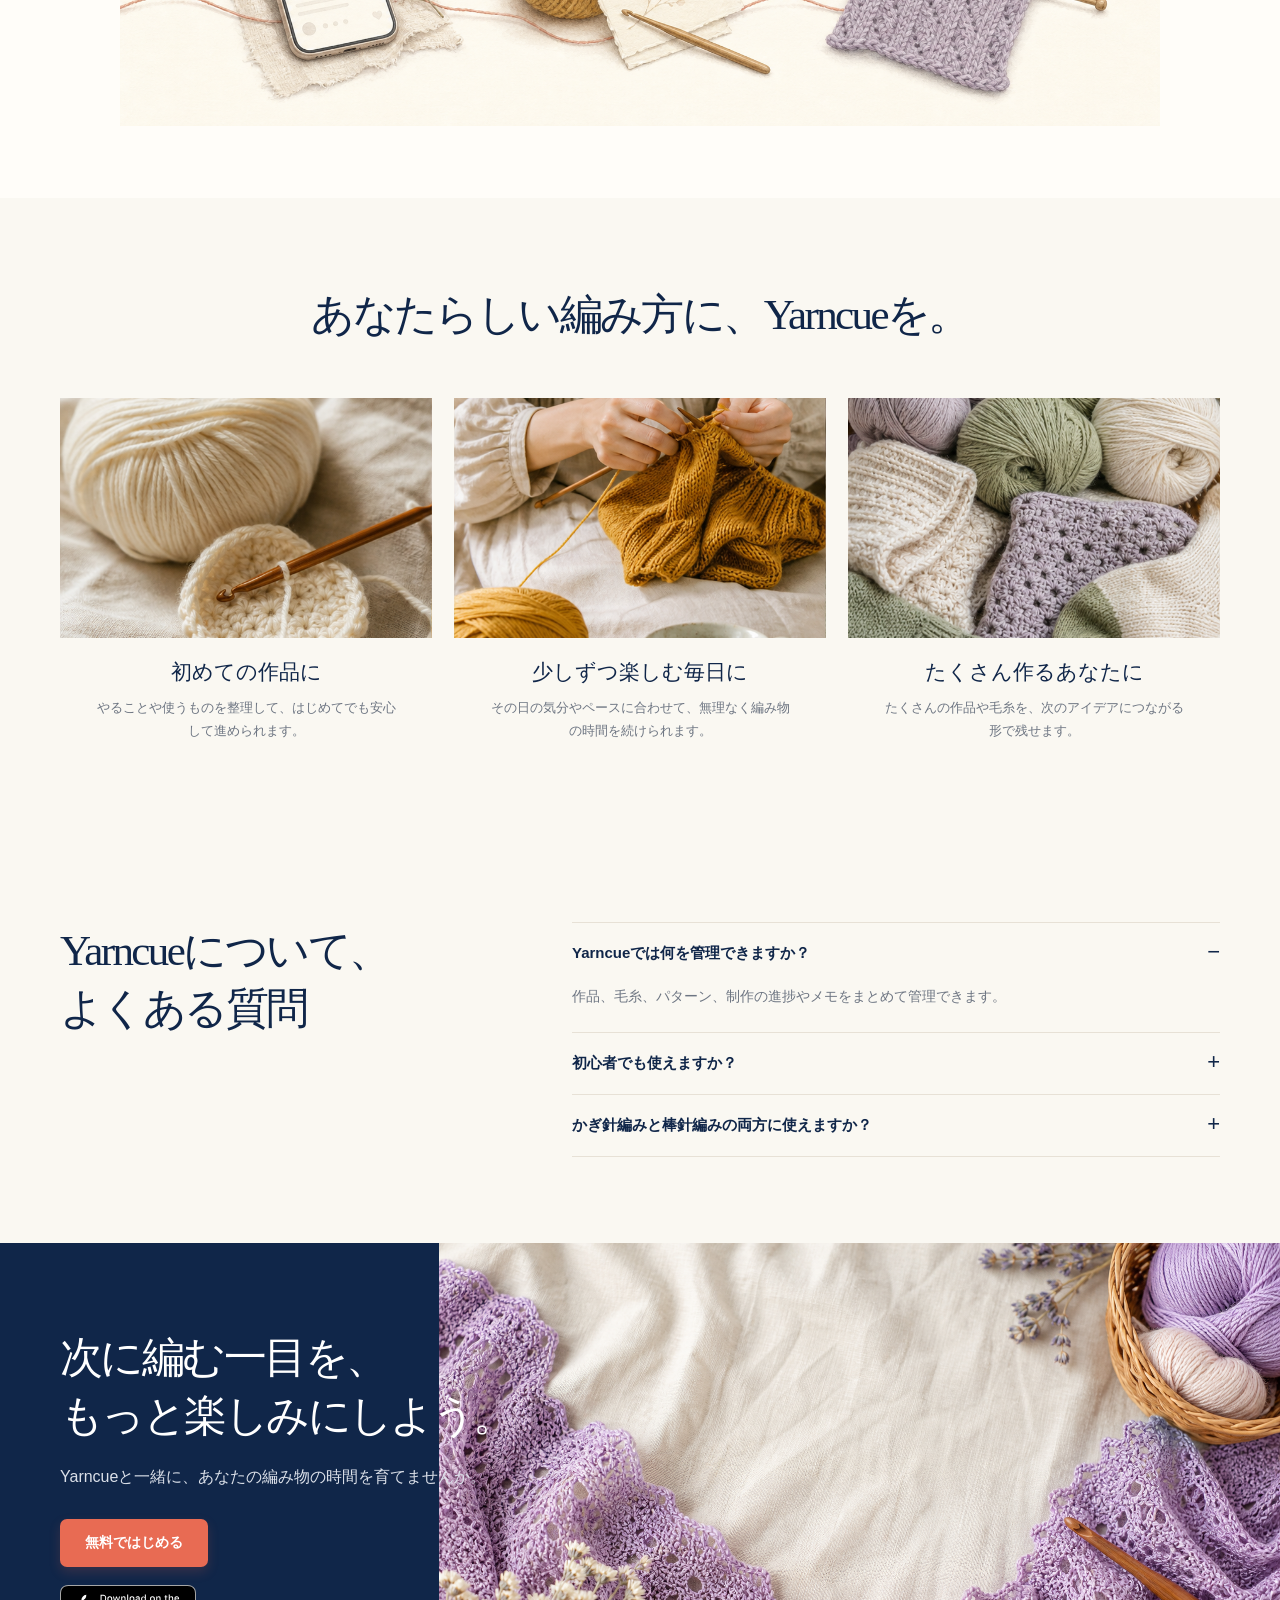
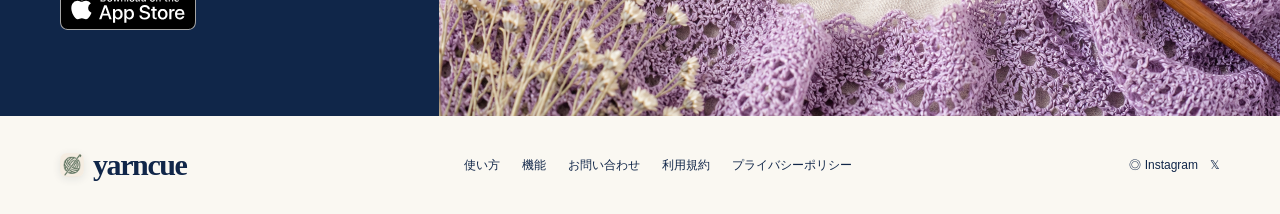
==== commit 0bbd7953: "Use project list for resume feature" ====
--- a/docs/index.html
+++ b/docs/index.html
@@ -9,7 +9,7 @@
     <meta property="og:image" content="og.png" />
     <title>Yarncue | 編み物の記録・毛糸管理アプリ</title>
     <link rel="stylesheet" href="styles.css" />
-    <link rel="stylesheet" href="style-extra.css?v=20260801-grid5" />
+    <link rel="stylesheet" href="style-extra.css?v=20260801-grid6" />
     <script type="application/ld+json">{"@context":"https://schema.org","@graph":[{"@type":"SoftwareApplication","name":"Yarncue","applicationCategory":"LifestyleApplication","operatingSystem":"Web","description":"パターン、毛糸、作品、編み物の進捗やメモをひとつにまとめる編み物の記録・毛糸管理アプリ。"},{"@type":"FAQPage","mainEntity":[{"@type":"Question","name":"Yarncueでは何を管理できますか？","acceptedAnswer":{"@type":"Answer","text":"作品、毛糸、パターン、制作の進捗やメモをまとめて管理できます。"}},{"@type":"Question","name":"初心者でも使えますか？","acceptedAnswer":{"@type":"Answer","text":"もちろんです。最初の作品から、必要な情報を自分のペースで残せます。"}},{"@type":"Question","name":"かぎ針編みと棒針編みの両方に使えますか？","acceptedAnswer":{"@type":"Answer","text":"はい。どちらの作品にも、使った糸、針、段数、パターン、メモを記録できます。"}}]}]}</script>
   </head>
   <body>
--- a/docs/style-extra.css
+++ b/docs/style-extra.css
@@ -43,7 +43,7 @@
 .feature:nth-child(3) .phone { width:100%; height:360px; padding:0; border:0; border-radius:16px; background:transparent; box-shadow:none; }
 .feature:nth-child(3) .phone-notch { display:none; }
 .feature:nth-child(3) .phone-screen { border-radius:16px; background-size:contain; background-repeat:no-repeat; background-color:transparent; }
-.feature:nth-child(4) .phone-real-count .phone-screen { background-image:url("images/real/resume-workspace.png"); }
+.feature:nth-child(4) .phone-real-count .phone-screen { background-image:url("images/real/projects-screen-crop.png"); }
 .feature:first-child .feature-media { background-image:none; }
 .feature:first-child .feature-media .phone { display:block; }
 .feature-media .phone { transform:scale(.76); }
@@ -64,6 +64,7 @@
   .feature-copy { padding:0 12px 4px; }
   .feature-copy h3 { font-size:28px; }
   .feature-copy>p:last-child { max-width:34em; }
+  .feature-media>span { display:none; }
 }
 @media (max-width:760px) {
   .feature-list { display:block; }
@@ -71,4 +72,5 @@
   .feature-media { height:300px; }
   .feature-media .phone { transform:scale(.62); }
   .feature-copy { padding:0; }
+  .feature-media>span { display:none; }
 }
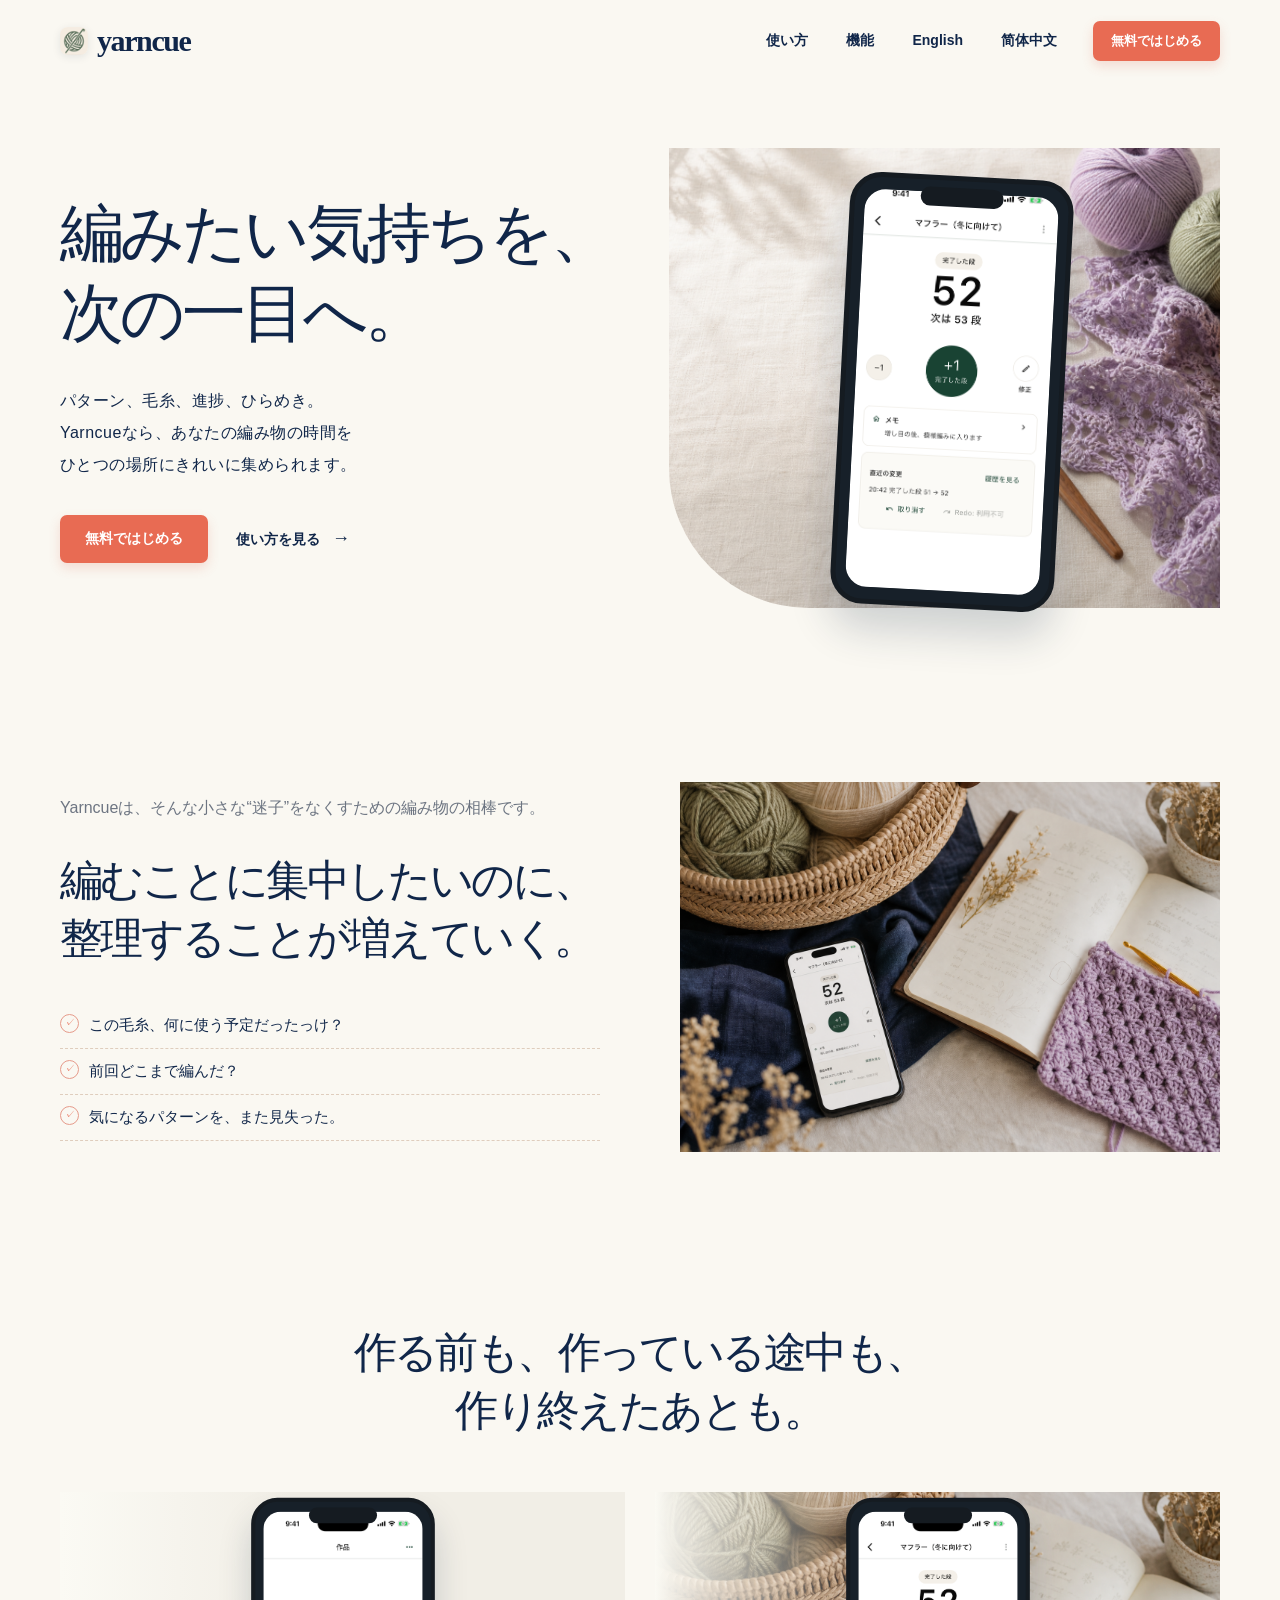
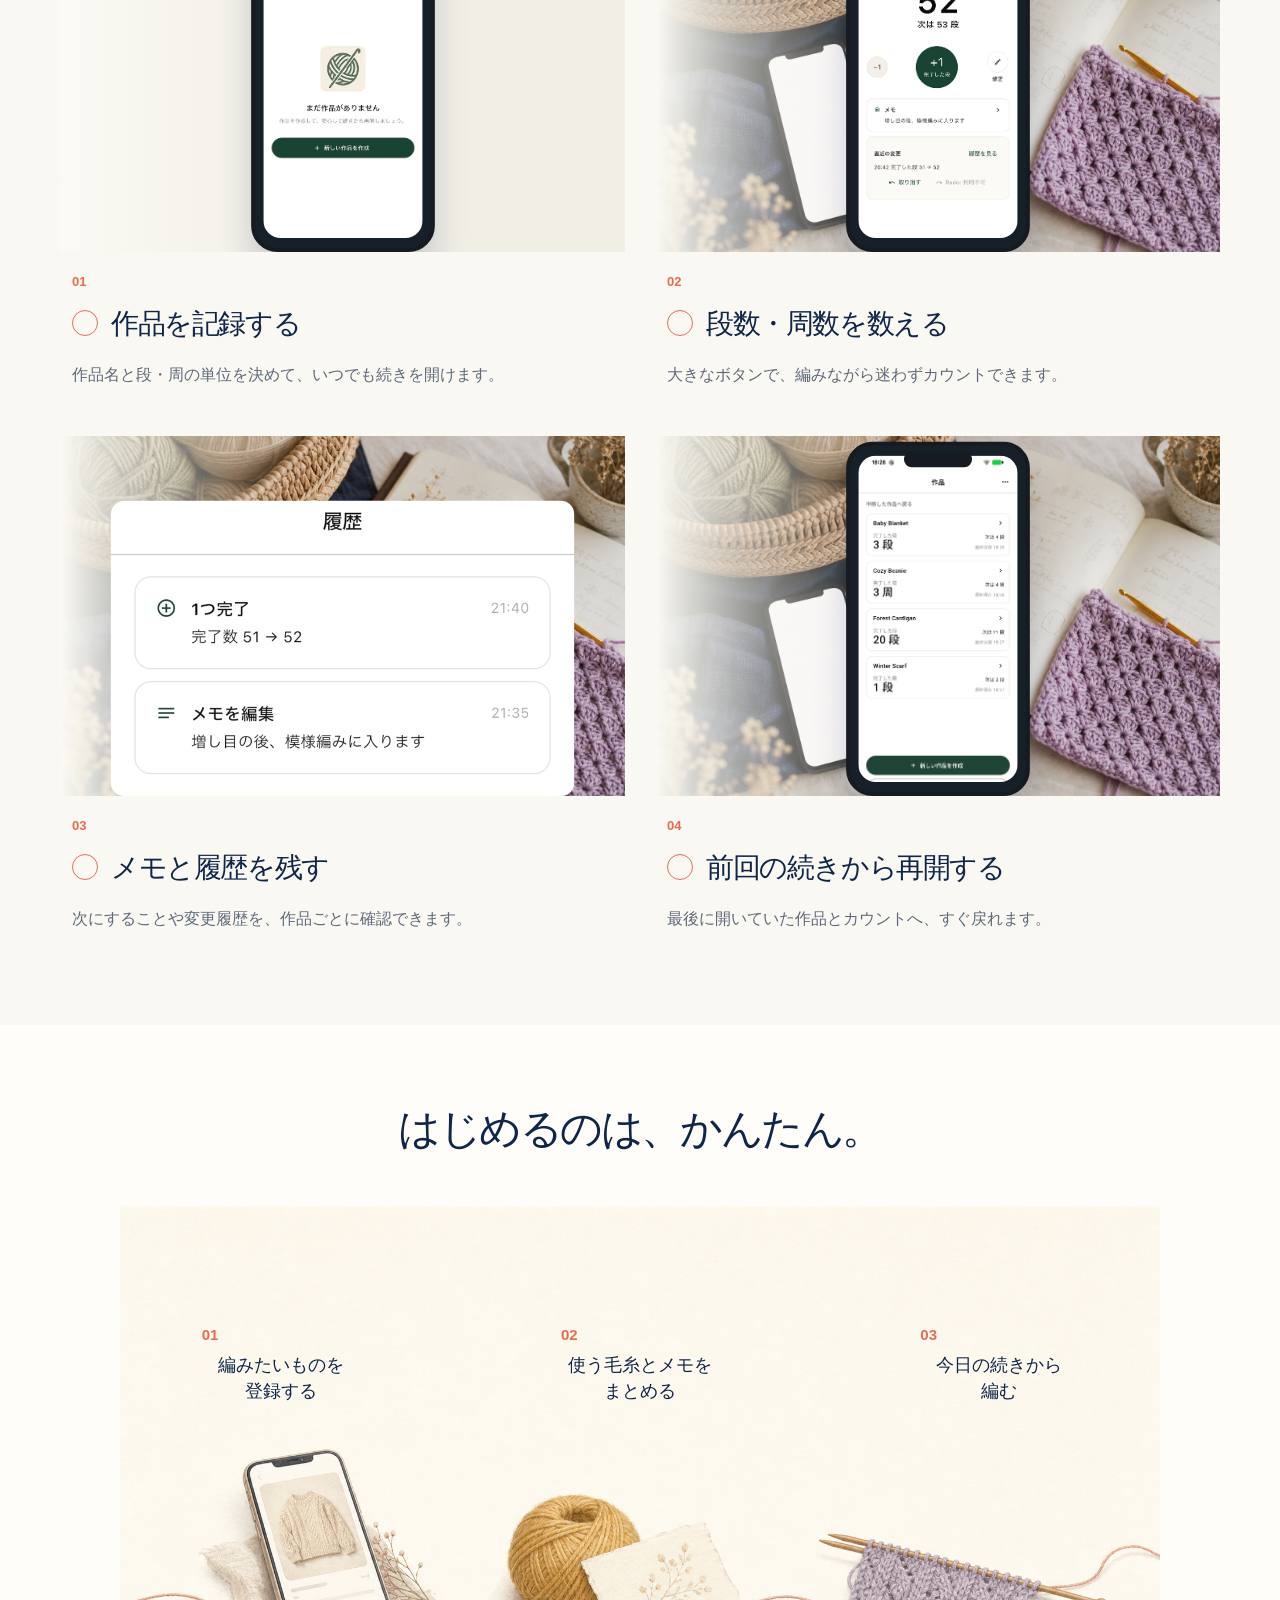
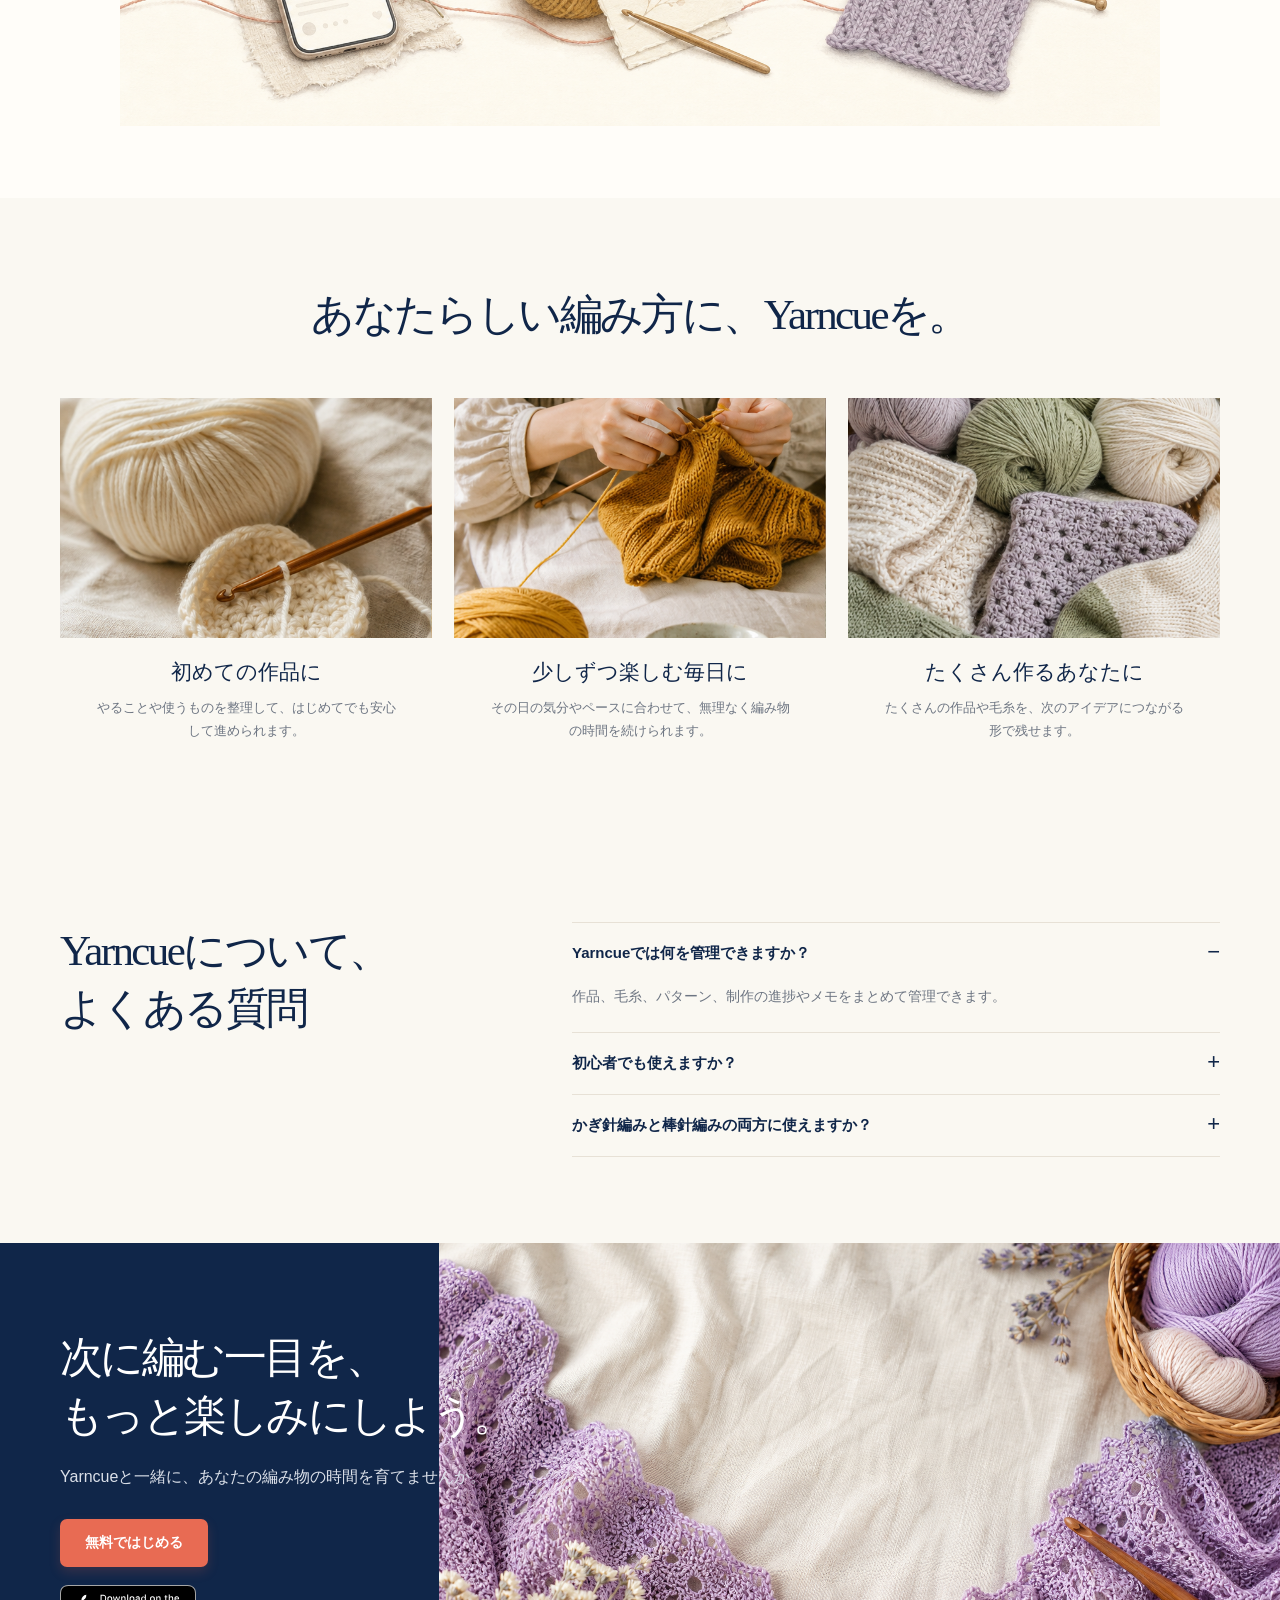
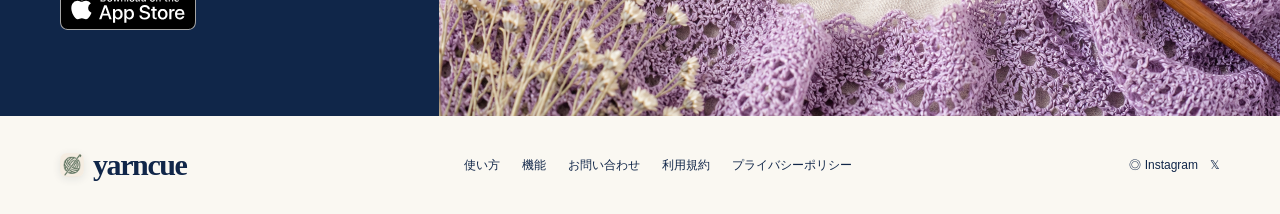
==== commit af0f17db: "Add Simplified Chinese Yarncue landing page" ====
--- a/docs/index.html
+++ b/docs/index.html
@@ -14,7 +14,7 @@
   </head>
   <body>
     <main>
-      <header class="site-header"><a class="brand" href="#top"><img src="images/yarncue-icon.png" alt="" />yarncue</a><nav><a href="#how">使い方</a><a href="#features">機能</a><a href="en/">English</a></nav><a class="button small-button" href="#start">無料ではじめる</a></header>
+      <header class="site-header"><a class="brand" href="#top"><img src="images/yarncue-icon.png" alt="" />yarncue</a><nav><a href="#how">使い方</a><a href="#features">機能</a><a href="en/">English</a><a href="zh-cn/">简体中文</a></nav><a class="button small-button" href="#start">無料ではじめる</a></header>
       <section class="hero" id="top"><div class="hero-copy"><h1>編みたい気持ちを、<br>次の一目へ。</h1><p>パターン、毛糸、進捗、ひらめき。<br>Yarncueなら、あなたの編み物の時間を<br>ひとつの場所にきれいに集められます。</p><div class="actions"><a class="button" href="#start">無料ではじめる</a><a class="text-link" href="#how">使い方を見る <span>→</span></a></div></div><div class="hero-visual"><div class="hero-yarn yarn-a"></div><div class="hero-yarn yarn-b"></div><div class="hero-yarn yarn-c"></div><div class="lace"></div><div class="phone phone-real-count"><div class="phone-notch"></div><div class="phone-screen"><small>春色のショール</small><div class="knit-piece lilac"></div><b>進捗 <span>48%</span></b><div class="track"><i></i></div><small>使用中の毛糸</small><div class="swatches"><i></i><i></i><i></i></div></div></div></div></section>
       <section class="empathy section"><div><p class="eyeless-label">Yarncueは、そんな小さな“迷子”をなくすための編み物の相棒です。</p><h2>編むことに集中したいのに、<br>整理することが増えていく。</h2><ul><li>この毛糸、何に使う予定だったっけ？</li><li>前回どこまで編んだ？</li><li>気になるパターンを、また見失った。</li></ul></div><div class="desk-scene"><div class="desk-yarn"></div><div class="notebook"><span>project notes</span><i></i><i></i><i></i></div></div></section>
       <section class="features section" id="features"><h2>作る前も、作っている途中も、<br>作り終えたあとも。</h2><div class="feature-list"><article class="feature"><div class="feature-media"><span>01</span><div class="phone phone-real-empty"><div class="phone-notch"></div><div class="phone-screen"></div></div><div class="feature-texture project"></div></div><div class="feature-copy"><p class="feature-number">01</p><h3>作品を記録する</h3><p>作品名と段・周の単位を決めて、いつでも続きを開けます。</p></div></article><article class="feature reverse"><div class="feature-media"><span>02</span><div class="phone phone-real-count"><div class="phone-notch"></div><div class="phone-screen"></div></div><div class="feature-texture stash"></div></div><div class="feature-copy"><p class="feature-number">02</p><h3>段数・周数を数える</h3><p>大きなボタンで、編みながら迷わずカウントできます。</p></div></article><article class="feature"><div class="feature-media"><span>03</span><div class="phone phone-projects-list"><div class="phone-notch"></div><div class="phone-screen"></div></div><div class="feature-texture patterns"></div></div><div class="feature-copy"><p class="feature-number">03</p><h3>メモと履歴を残す</h3><p>次にすることや変更履歴を、作品ごとに確認できます。</p></div></article><article class="feature reverse"><div class="feature-media"><span>04</span><div class="phone phone-real-count"><div class="phone-notch"></div><div class="phone-screen"></div></div><div class="feature-texture progress"></div></div><div class="feature-copy"><p class="feature-number">04</p><h3>前回の続きから再開する</h3><p>最後に開いていた作品とカウントへ、すぐ戻れます。</p></div></article></div></section>
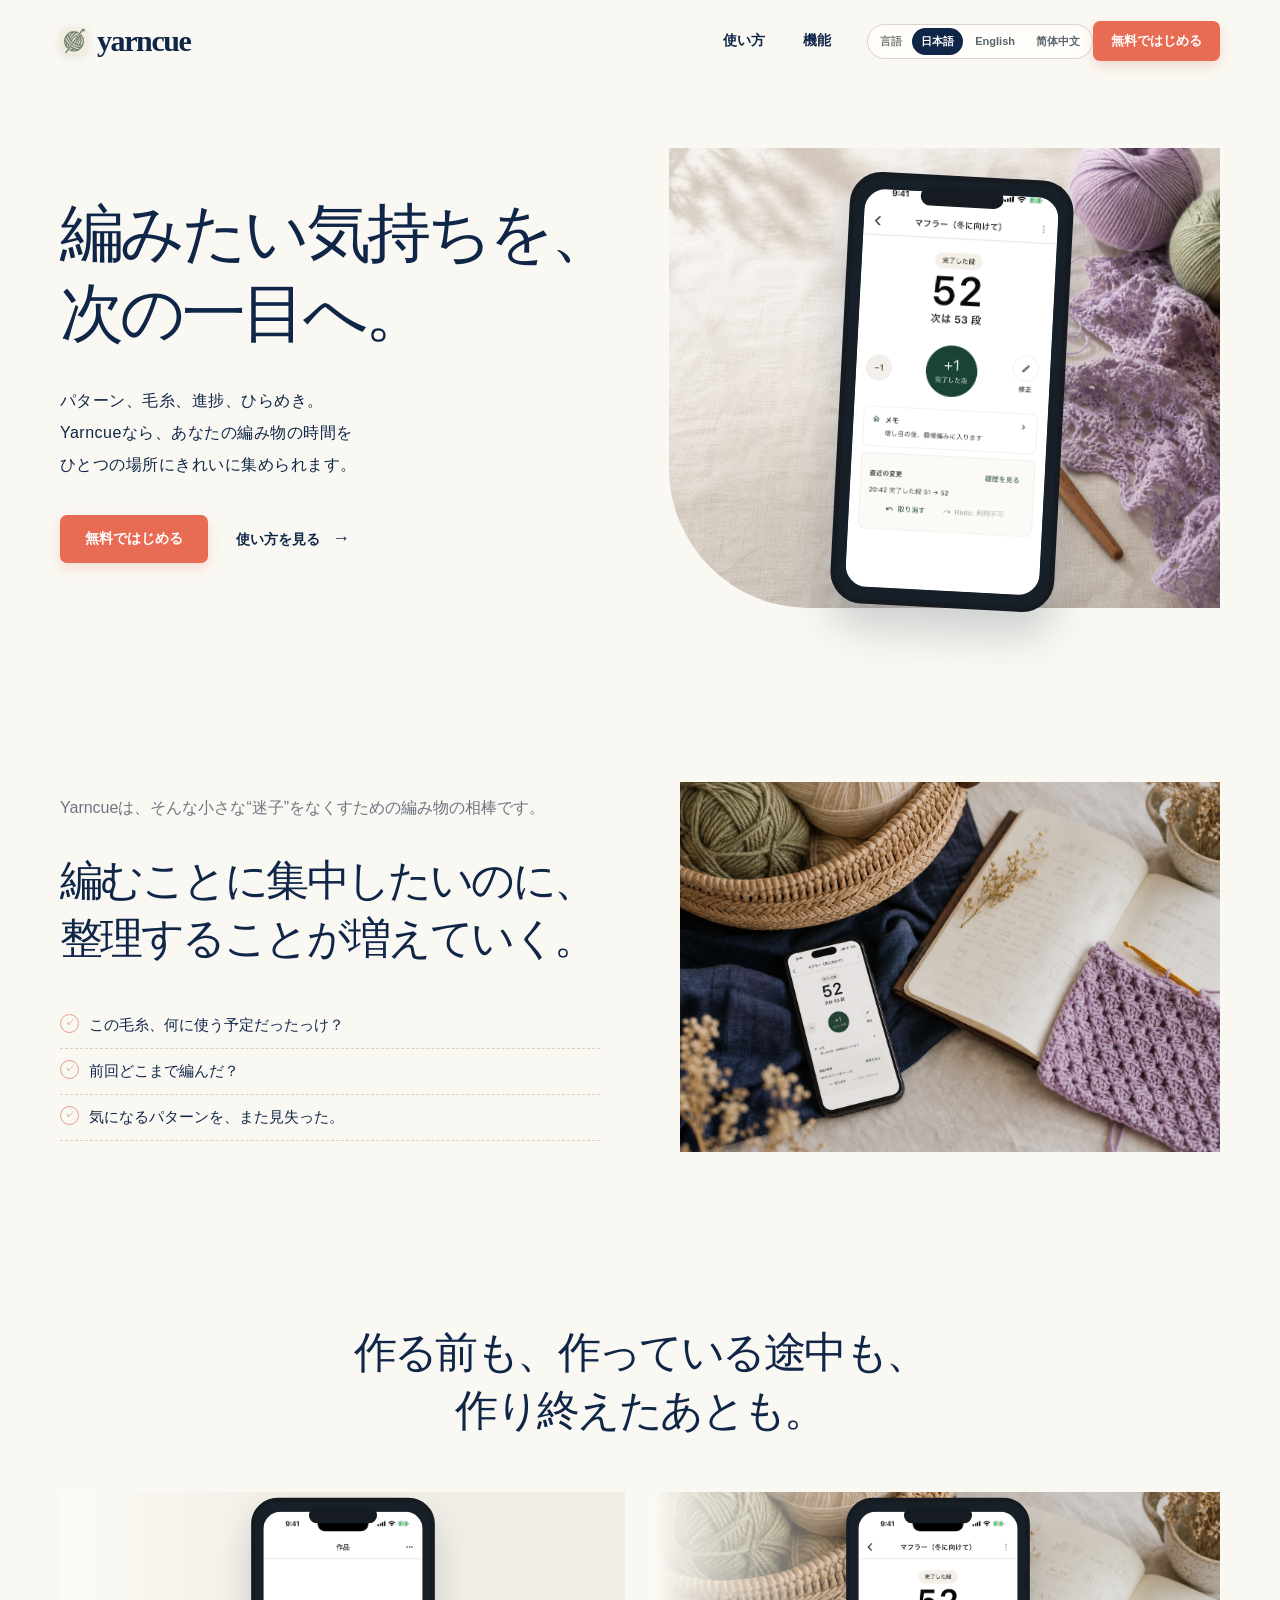
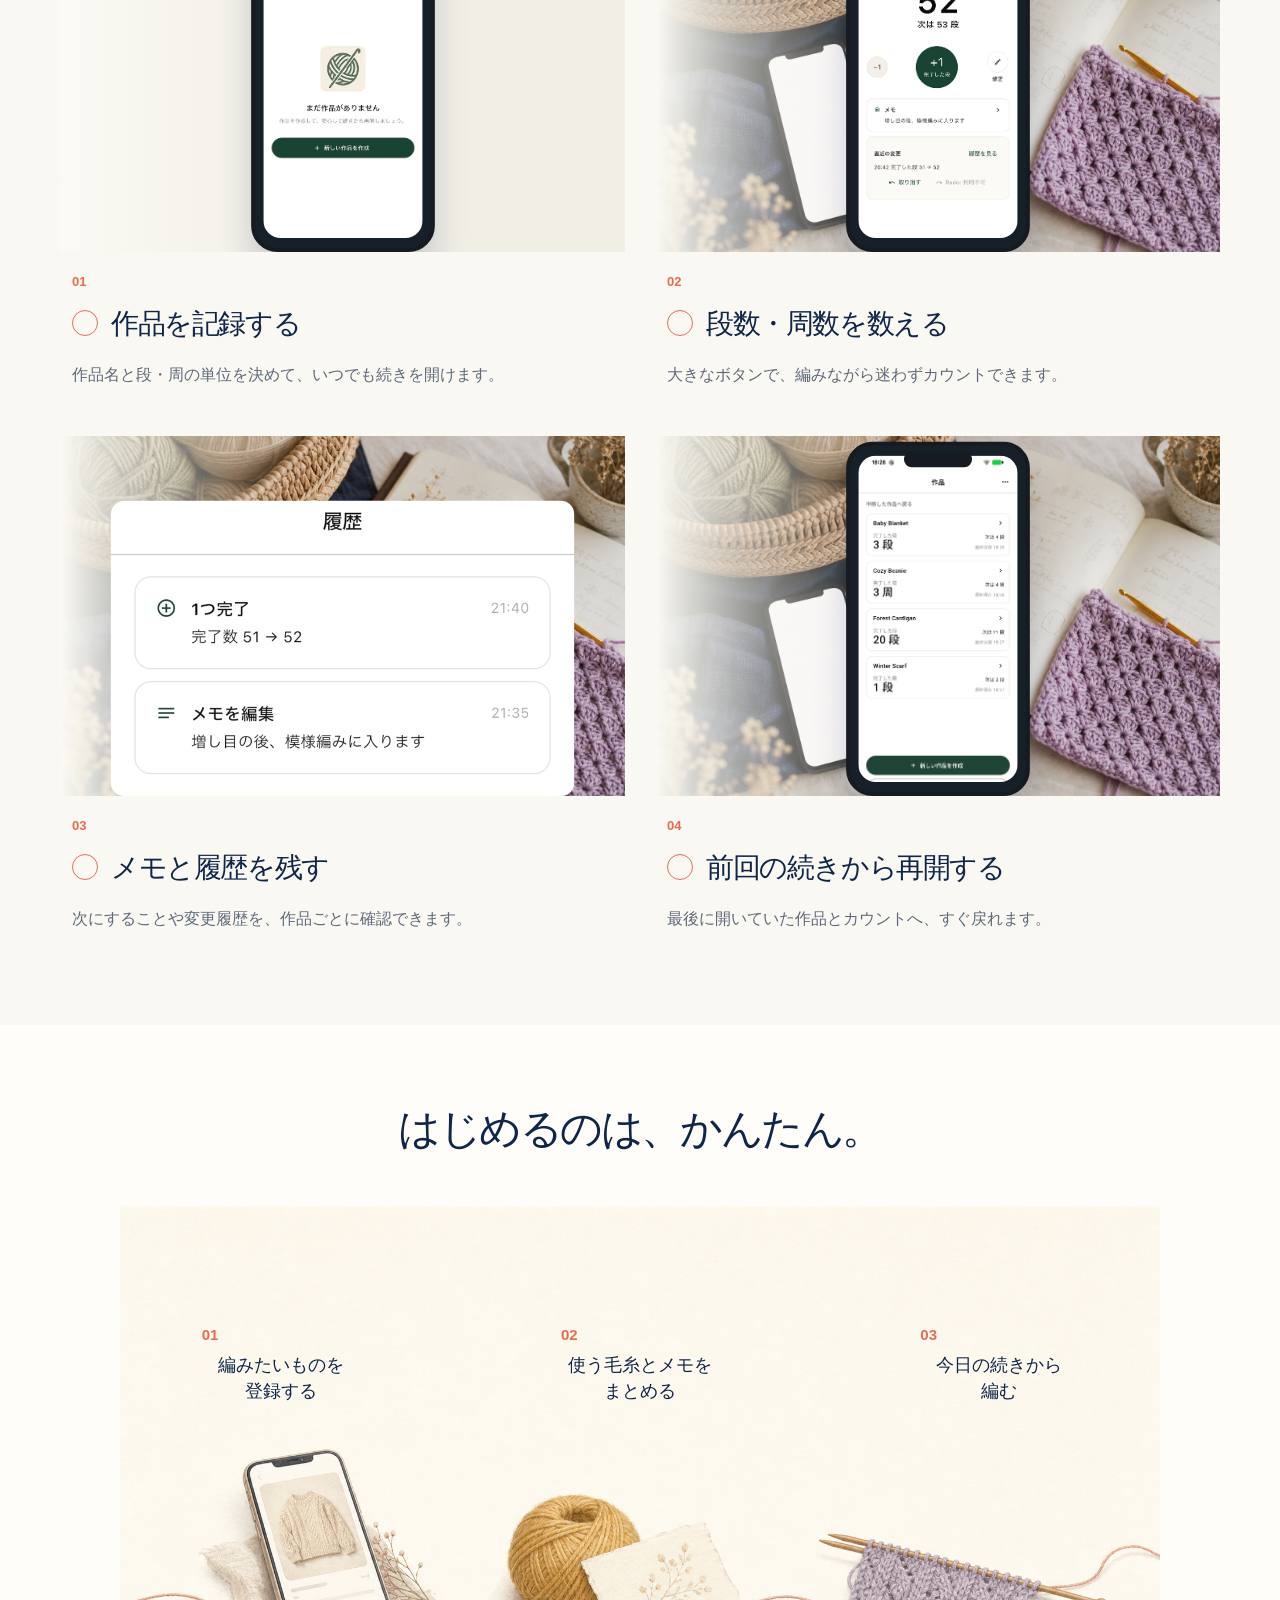
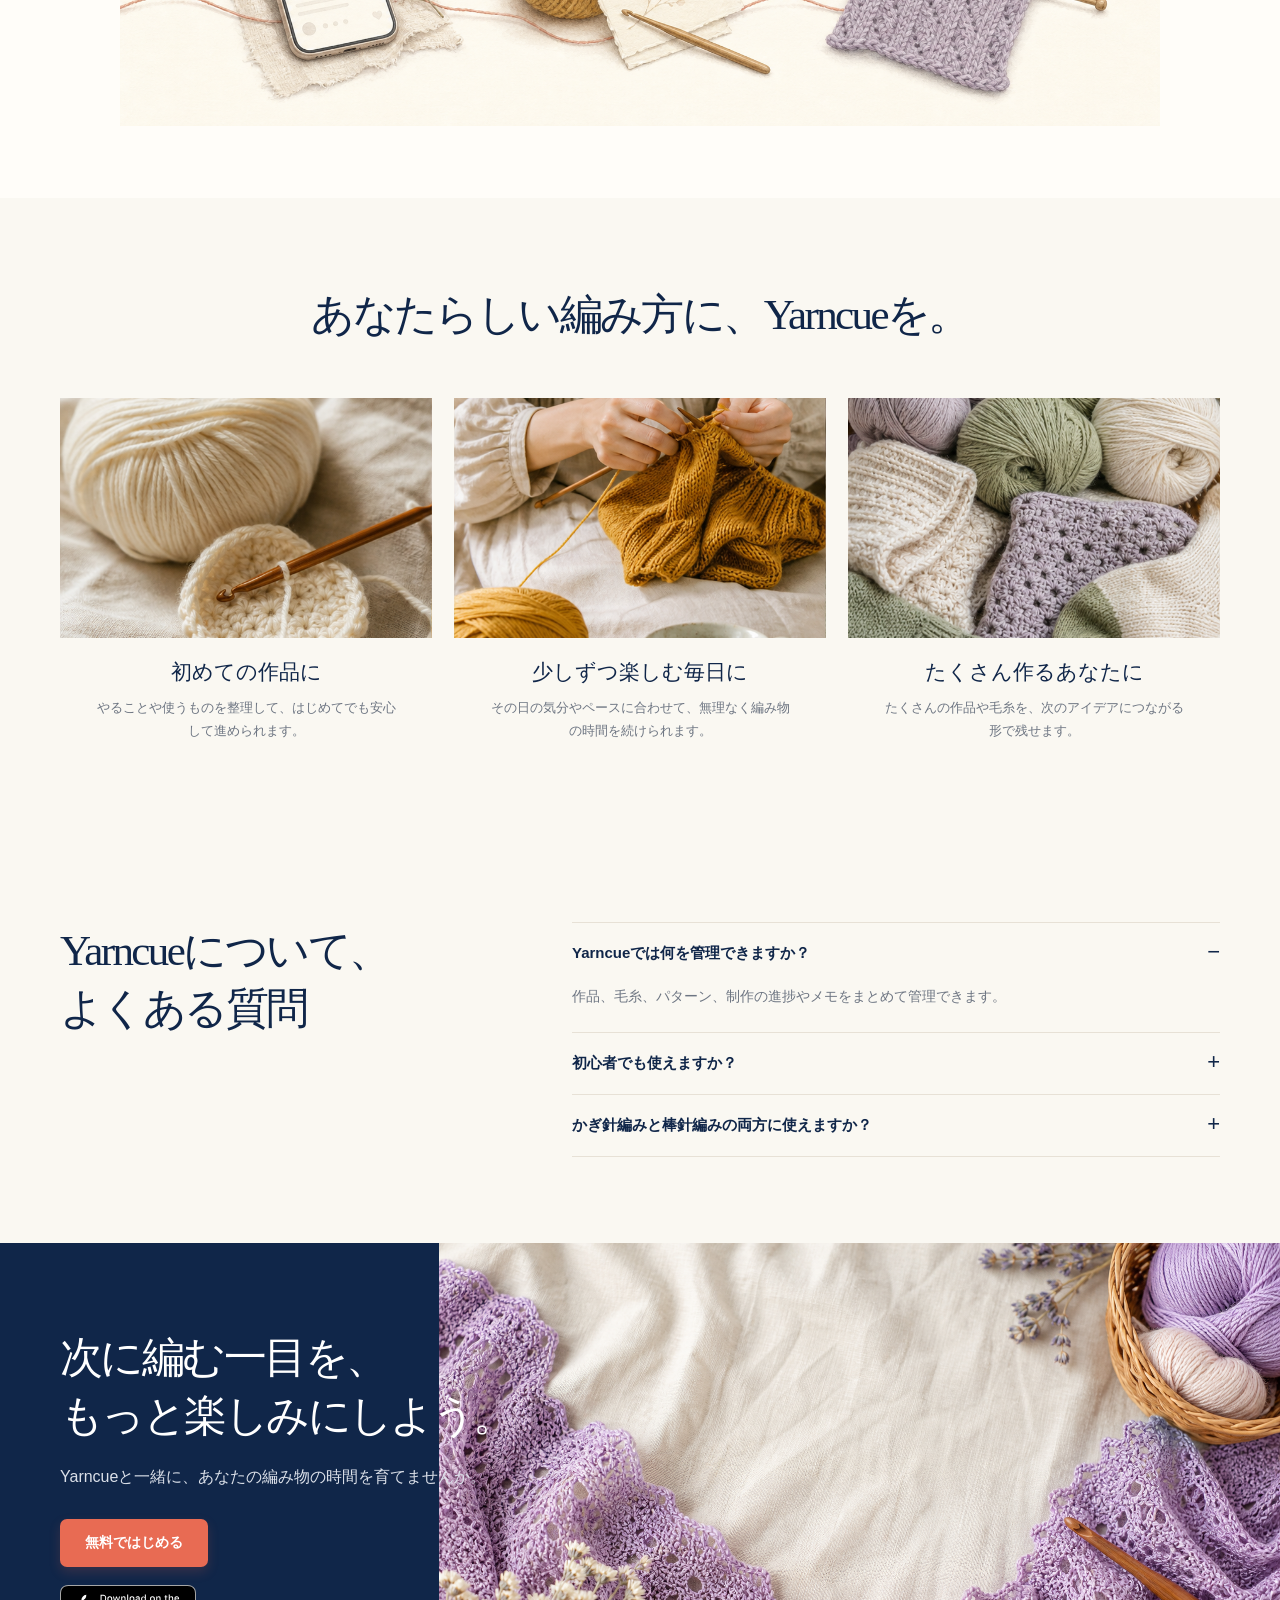
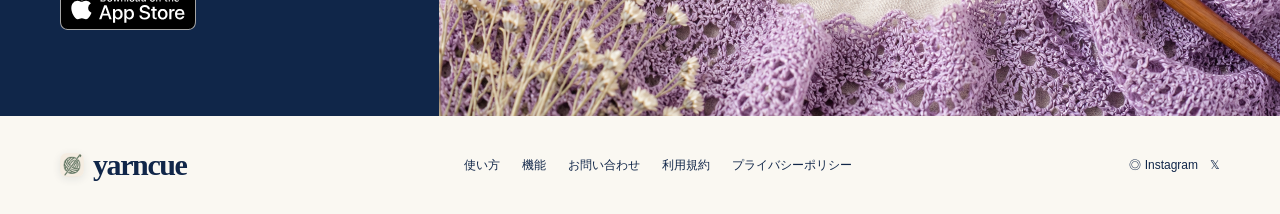
==== commit edb70a0b: "Polish language switcher across LP locales" ====
--- a/docs/index.html
+++ b/docs/index.html
@@ -9,12 +9,12 @@
     <meta property="og:image" content="og.png" />
     <title>Yarncue | 編み物の記録・毛糸管理アプリ</title>
     <link rel="stylesheet" href="styles.css" />
-    <link rel="stylesheet" href="style-extra.css?v=20260801-grid6" />
+    <link rel="stylesheet" href="style-extra.css?v=20260801-grid7" />
     <script type="application/ld+json">{"@context":"https://schema.org","@graph":[{"@type":"SoftwareApplication","name":"Yarncue","applicationCategory":"LifestyleApplication","operatingSystem":"Web","description":"パターン、毛糸、作品、編み物の進捗やメモをひとつにまとめる編み物の記録・毛糸管理アプリ。"},{"@type":"FAQPage","mainEntity":[{"@type":"Question","name":"Yarncueでは何を管理できますか？","acceptedAnswer":{"@type":"Answer","text":"作品、毛糸、パターン、制作の進捗やメモをまとめて管理できます。"}},{"@type":"Question","name":"初心者でも使えますか？","acceptedAnswer":{"@type":"Answer","text":"もちろんです。最初の作品から、必要な情報を自分のペースで残せます。"}},{"@type":"Question","name":"かぎ針編みと棒針編みの両方に使えますか？","acceptedAnswer":{"@type":"Answer","text":"はい。どちらの作品にも、使った糸、針、段数、パターン、メモを記録できます。"}}]}]}</script>
   </head>
   <body>
     <main>
-      <header class="site-header"><a class="brand" href="#top"><img src="images/yarncue-icon.png" alt="" />yarncue</a><nav><a href="#how">使い方</a><a href="#features">機能</a><a href="en/">English</a><a href="zh-cn/">简体中文</a></nav><a class="button small-button" href="#start">無料ではじめる</a></header>
+      <header class="site-header"><a class="brand" href="#top"><img src="images/yarncue-icon.png" alt="" />yarncue</a><nav><a href="#how">使い方</a><a href="#features">機能</a></nav><div class="language-switcher" aria-label="言語を選択"><span class="language-label">言語</span><a class="is-current" href="./" lang="ja" aria-current="page">日本語</a><a href="en/" lang="en">English</a><a href="zh-cn/" lang="zh-CN">简体中文</a></div><a class="button small-button" href="#start">無料ではじめる</a></header>
       <section class="hero" id="top"><div class="hero-copy"><h1>編みたい気持ちを、<br>次の一目へ。</h1><p>パターン、毛糸、進捗、ひらめき。<br>Yarncueなら、あなたの編み物の時間を<br>ひとつの場所にきれいに集められます。</p><div class="actions"><a class="button" href="#start">無料ではじめる</a><a class="text-link" href="#how">使い方を見る <span>→</span></a></div></div><div class="hero-visual"><div class="hero-yarn yarn-a"></div><div class="hero-yarn yarn-b"></div><div class="hero-yarn yarn-c"></div><div class="lace"></div><div class="phone phone-real-count"><div class="phone-notch"></div><div class="phone-screen"><small>春色のショール</small><div class="knit-piece lilac"></div><b>進捗 <span>48%</span></b><div class="track"><i></i></div><small>使用中の毛糸</small><div class="swatches"><i></i><i></i><i></i></div></div></div></div></section>
       <section class="empathy section"><div><p class="eyeless-label">Yarncueは、そんな小さな“迷子”をなくすための編み物の相棒です。</p><h2>編むことに集中したいのに、<br>整理することが増えていく。</h2><ul><li>この毛糸、何に使う予定だったっけ？</li><li>前回どこまで編んだ？</li><li>気になるパターンを、また見失った。</li></ul></div><div class="desk-scene"><div class="desk-yarn"></div><div class="notebook"><span>project notes</span><i></i><i></i><i></i></div></div></section>
       <section class="features section" id="features"><h2>作る前も、作っている途中も、<br>作り終えたあとも。</h2><div class="feature-list"><article class="feature"><div class="feature-media"><span>01</span><div class="phone phone-real-empty"><div class="phone-notch"></div><div class="phone-screen"></div></div><div class="feature-texture project"></div></div><div class="feature-copy"><p class="feature-number">01</p><h3>作品を記録する</h3><p>作品名と段・周の単位を決めて、いつでも続きを開けます。</p></div></article><article class="feature reverse"><div class="feature-media"><span>02</span><div class="phone phone-real-count"><div class="phone-notch"></div><div class="phone-screen"></div></div><div class="feature-texture stash"></div></div><div class="feature-copy"><p class="feature-number">02</p><h3>段数・周数を数える</h3><p>大きなボタンで、編みながら迷わずカウントできます。</p></div></article><article class="feature"><div class="feature-media"><span>03</span><div class="phone phone-projects-list"><div class="phone-notch"></div><div class="phone-screen"></div></div><div class="feature-texture patterns"></div></div><div class="feature-copy"><p class="feature-number">03</p><h3>メモと履歴を残す</h3><p>次にすることや変更履歴を、作品ごとに確認できます。</p></div></article><article class="feature reverse"><div class="feature-media"><span>04</span><div class="phone phone-real-count"><div class="phone-notch"></div><div class="phone-screen"></div></div><div class="feature-texture progress"></div></div><div class="feature-copy"><p class="feature-number">04</p><h3>前回の続きから再開する</h3><p>最後に開いていた作品とカウントへ、すぐ戻れます。</p></div></article></div></section>
--- a/docs/style-extra.css
+++ b/docs/style-extra.css
@@ -32,6 +32,13 @@
 .brand img { width:28px; height:28px; border-radius:8px; object-fit:cover; box-shadow:0 2px 8px #19284518; }
 footer .brand img { width:24px; height:24px; border-radius:7px; }
 
+/* Make the language choice read as one intentional control instead of loose nav links. */
+.language-switcher { display:flex; align-items:center; gap:3px; padding:3px; border:1px solid #d9d3c9; border-radius:999px; background:#fffdf9; white-space:nowrap; }
+.language-label { padding:0 7px 0 9px; color:#7c817f; font-size:11px; font-weight:700; letter-spacing:.02em; }
+.language-switcher a { padding:6px 9px; border-radius:999px; color:#59636d; font-size:11px; font-weight:700; }
+.language-switcher a:hover { background:#f0ece5; opacity:1; }
+.language-switcher a.is-current { background:var(--ink); color:#fff; }
+
 /* Evidence captured from the Yarncue app project. Keep the device chrome from the LP, but show the actual screens inside it. */
 .phone-real-empty .phone-screen,
 .phone-real-count .phone-screen,
@@ -53,7 +60,7 @@
 .feature-media .phone-real-empty .phone-screen,
 .feature-media .phone-real-count .phone-screen,
 .feature-media .phone-projects-list .phone-screen { background-size:100% auto; background-position:center top; }
-@media (max-width:760px) { .how { padding-top:58px; padding-bottom:56px; }.how h2 { font-size:33px; }.how .steps { display:block; min-height:0; margin-top:18px; padding:286px 0 0; background-size:150% auto; background-position:center top; }.how .steps article { padding:0; margin:0 0 28px; text-align:center; }.how .steps article b { position:static; display:block; margin-bottom:6px; }.how .steps h3 { font-size:18px; line-height:1.55; }.how .steps article:last-child { margin-bottom:0; } }
+@media (max-width:760px) { .how { padding-top:58px; padding-bottom:56px; }.how h2 { font-size:33px; }.how .steps { display:block; min-height:0; margin-top:18px; padding:286px 0 0; background-size:150% auto; background-position:center top; }.how .steps article { padding:0; margin:0 0 28px; text-align:center; }.how .steps article b { position:static; display:block; margin-bottom:6px; }.how .steps h3 { font-size:18px; line-height:1.55; }.how .steps article:last-child { margin-bottom:0; } .language-switcher { margin-left:auto; padding:2px; }.language-label { display:none; }.language-switcher a { padding:5px 7px; font-size:10px; } }
 
 /* Japanese feature review: make all four product states legible at once. */
 @media (min-width:761px) {
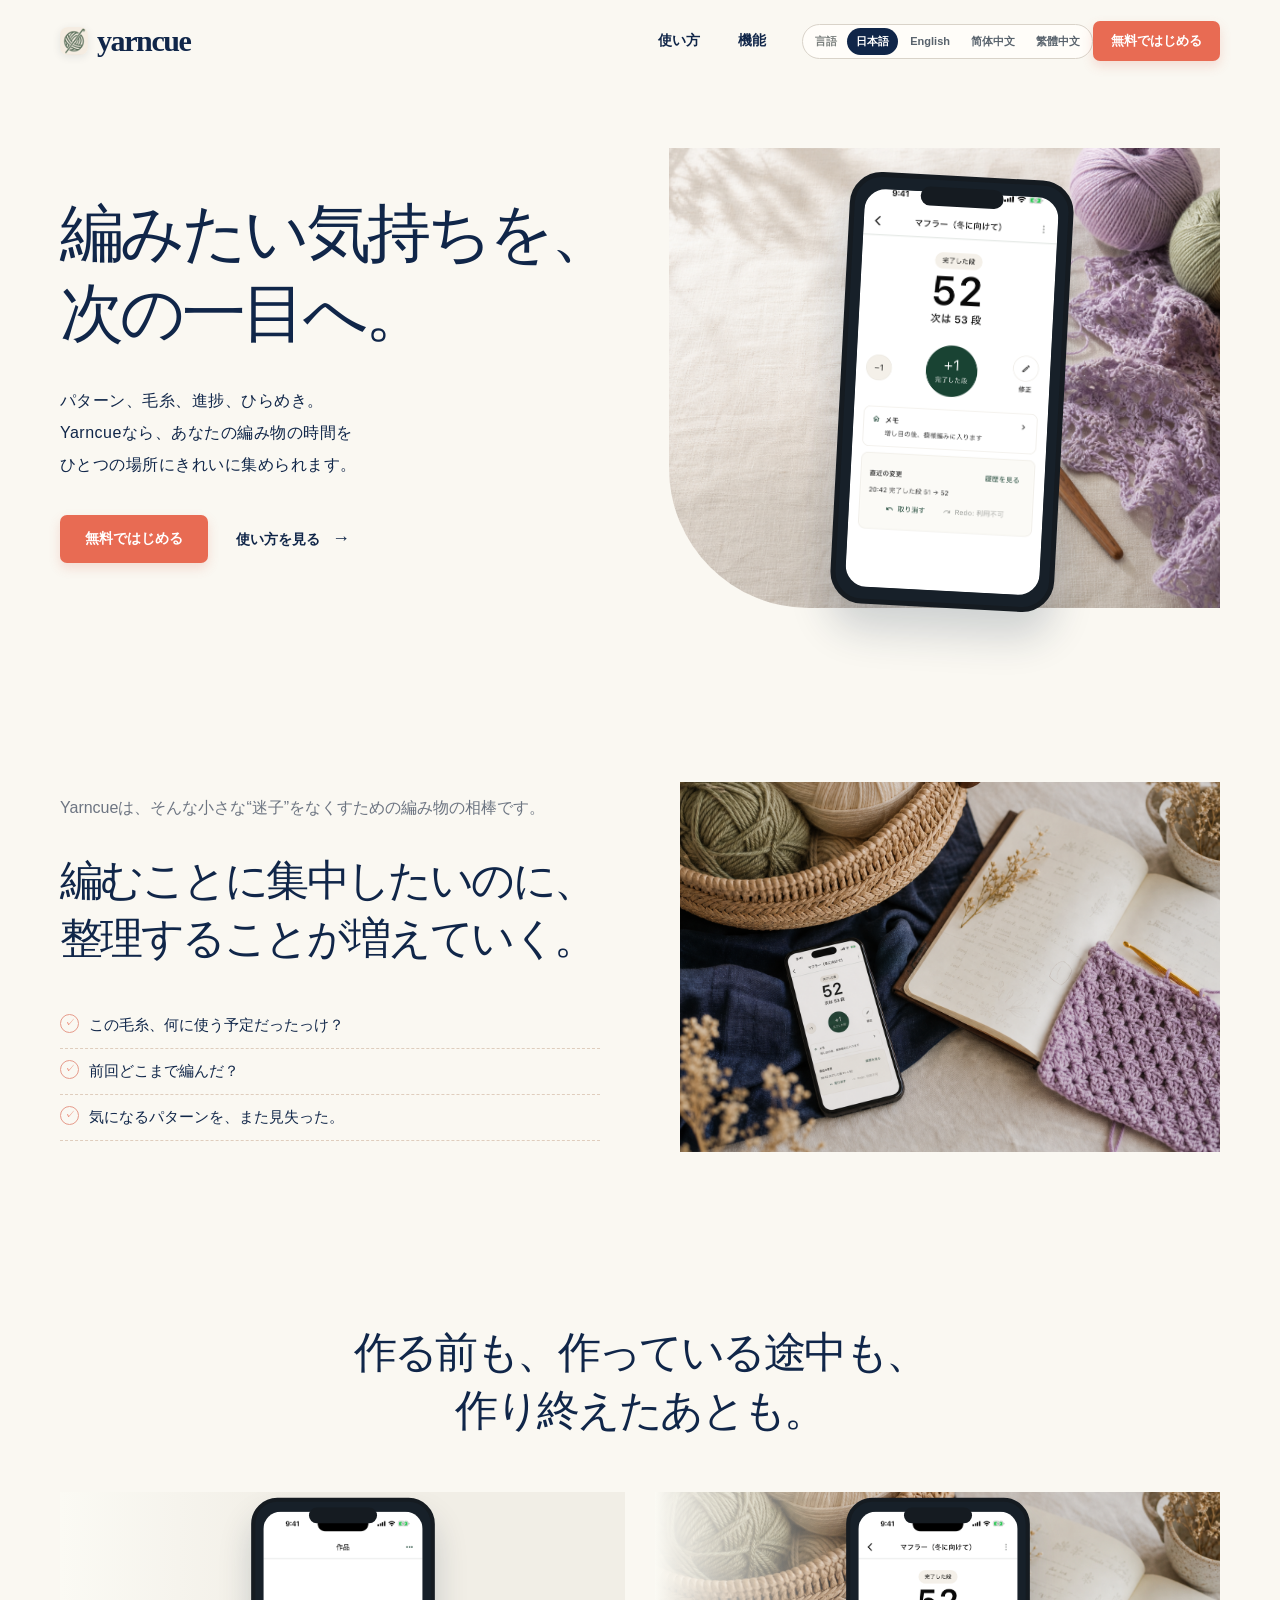
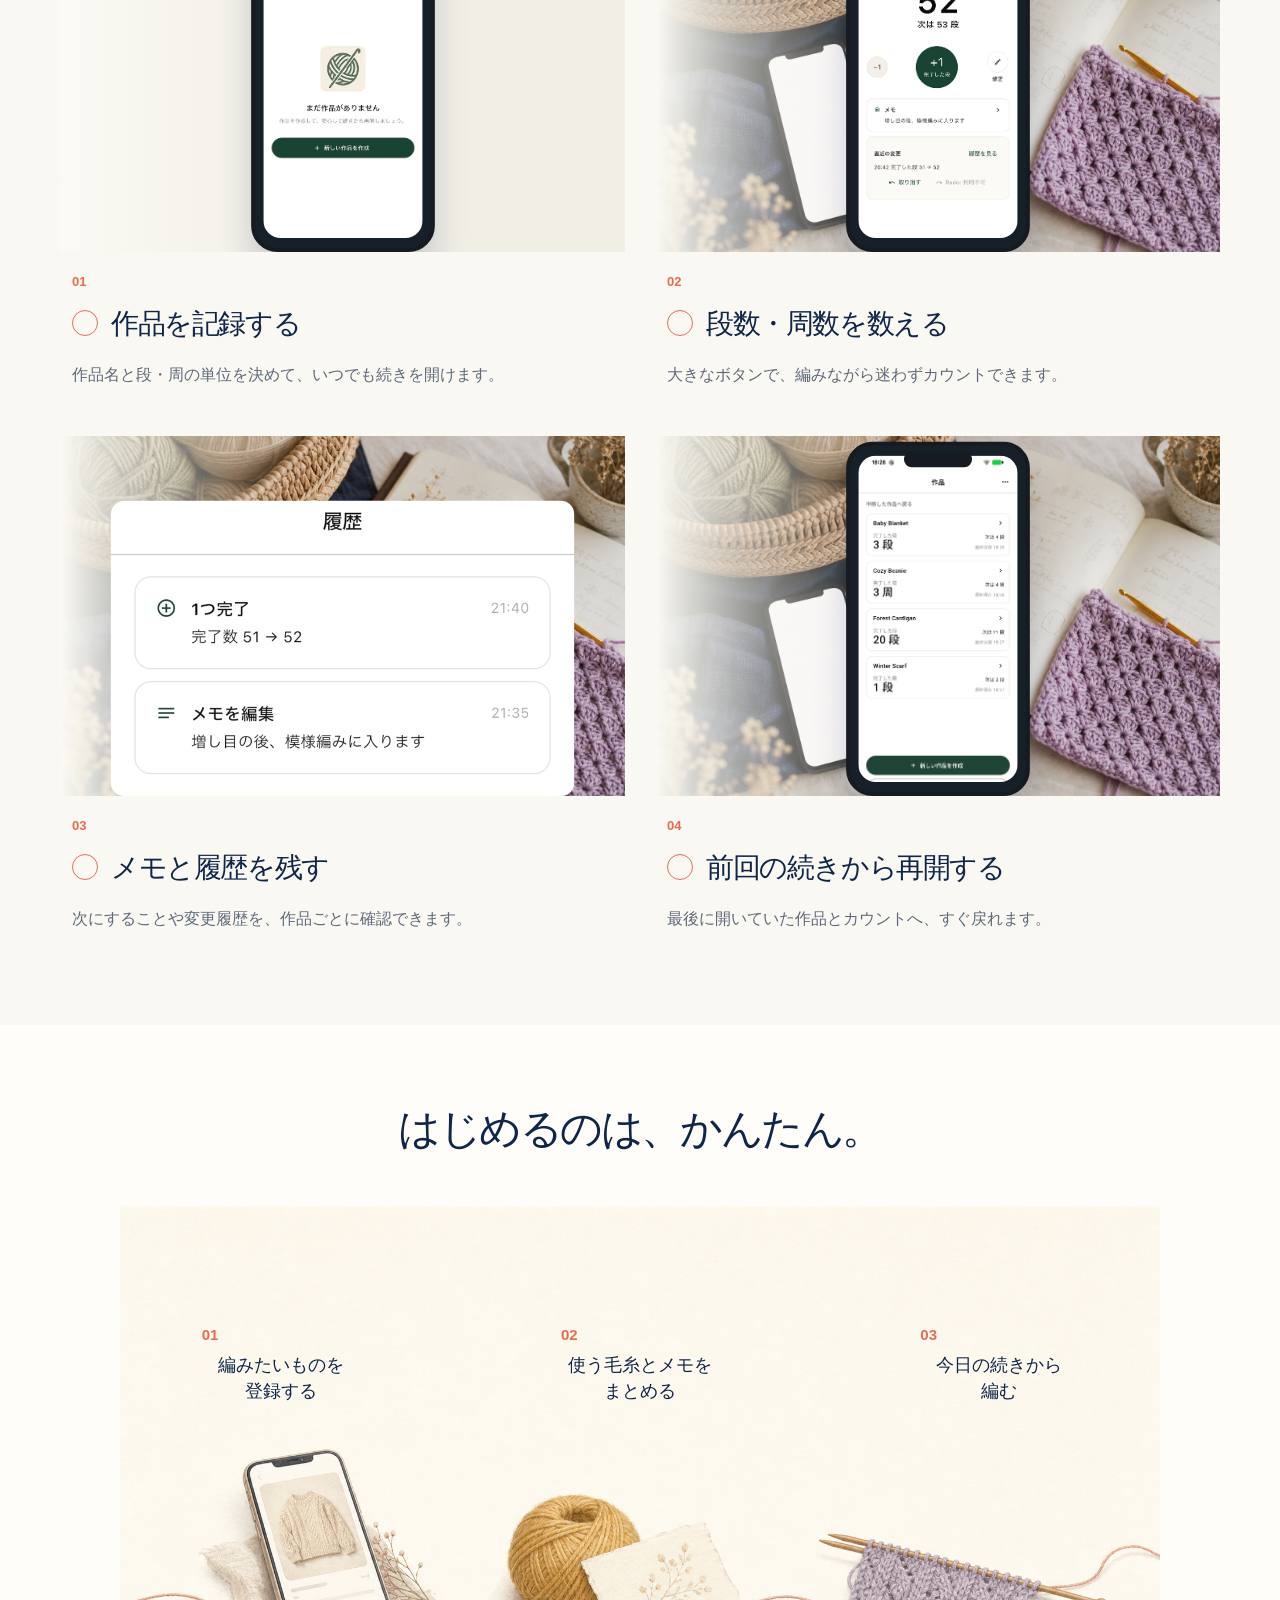
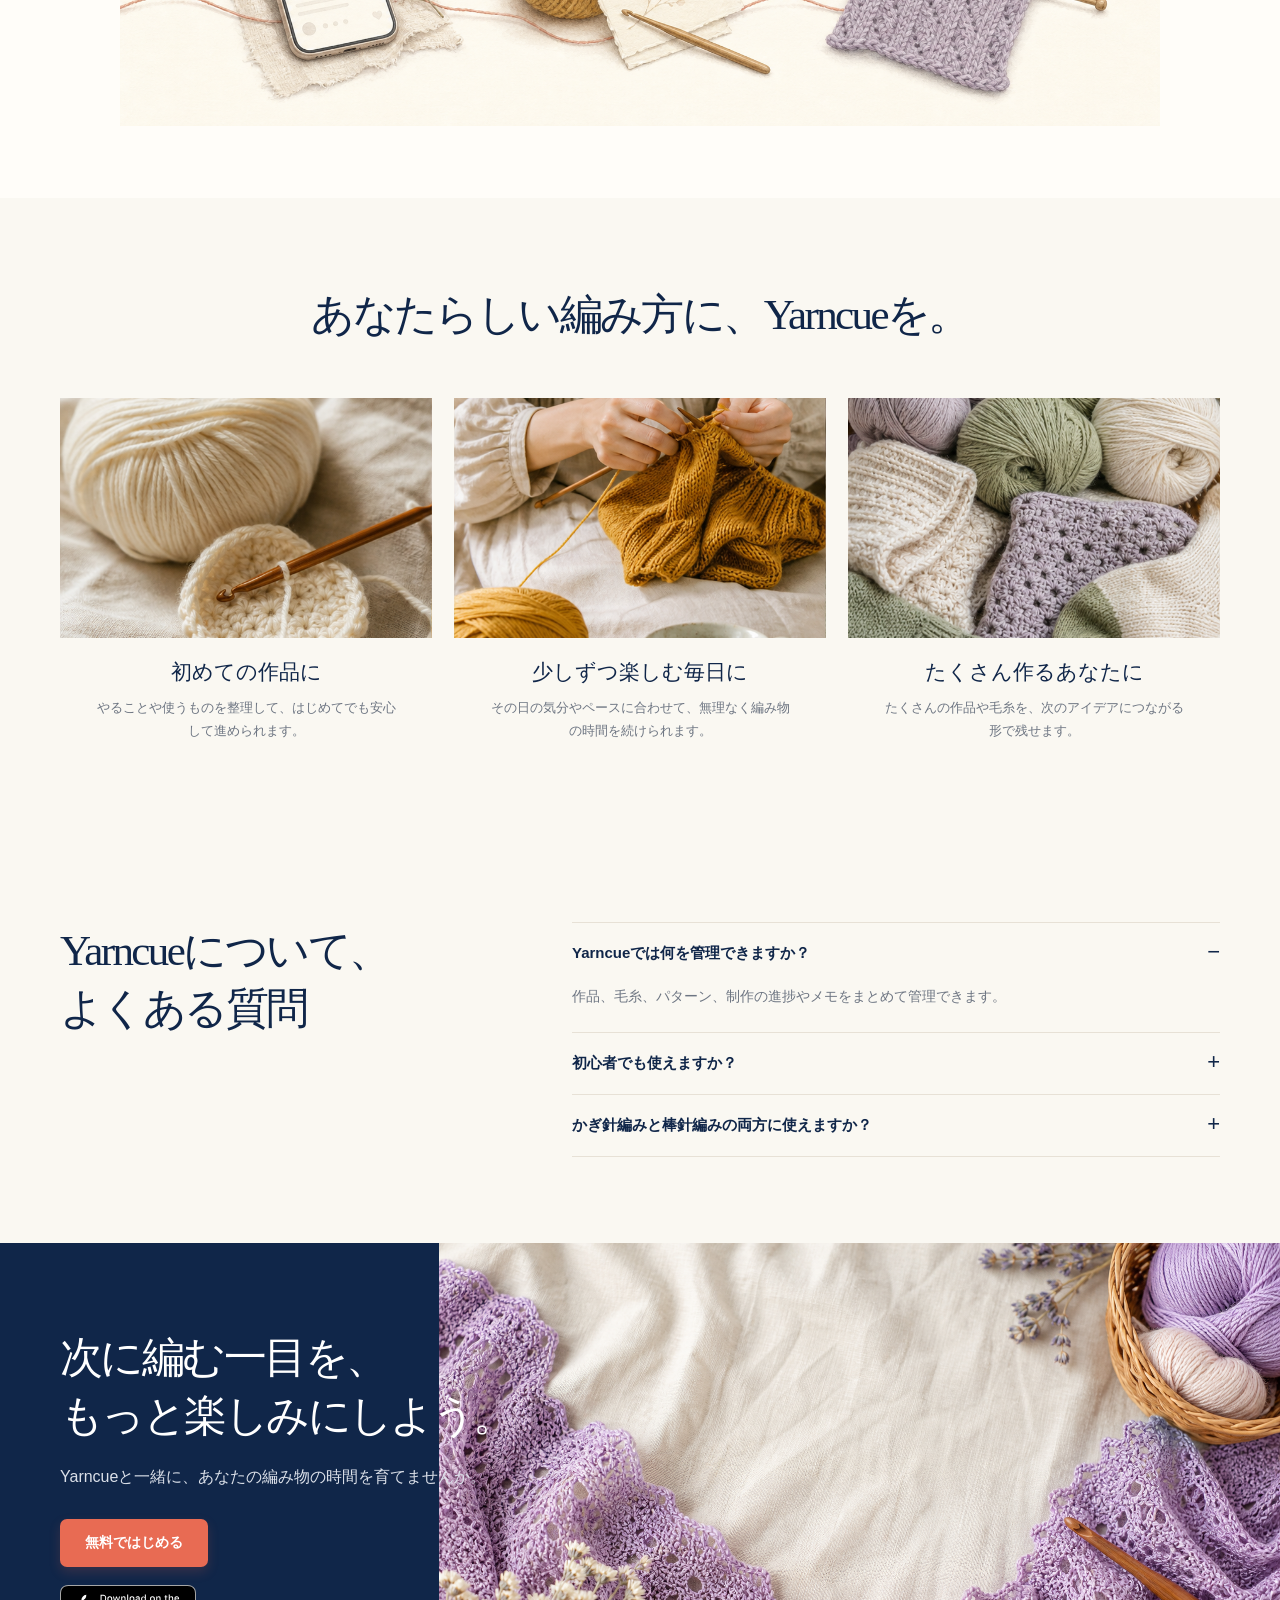
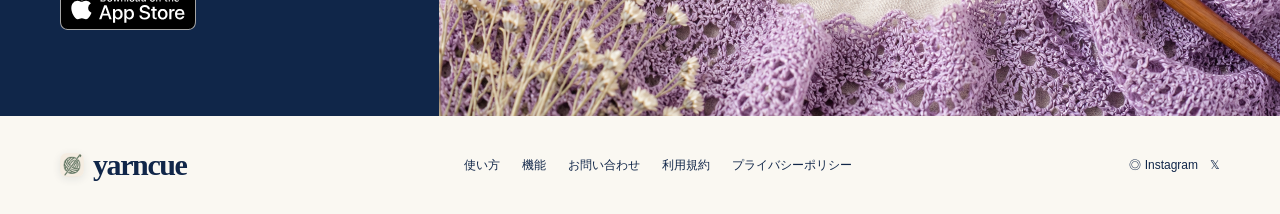
==== commit ae709e10: "Add Traditional Chinese LP locale" ====
--- a/docs/index.html
+++ b/docs/index.html
@@ -7,6 +7,10 @@
     <meta property="og:title" content="Yarncue | 編み物の記録・毛糸管理アプリ" />
     <meta property="og:description" content="編みたい気持ちを、次の一目へ。" />
     <meta property="og:image" content="og.png" />
+    <link rel="alternate" hreflang="ja" href="https://hinomaru-labs.com/yarncue-lp/" />
+    <link rel="alternate" hreflang="en" href="https://hinomaru-labs.com/yarncue-lp/en/" />
+    <link rel="alternate" hreflang="zh-CN" href="https://hinomaru-labs.com/yarncue-lp/zh-cn/" />
+    <link rel="alternate" hreflang="zh-TW" href="https://hinomaru-labs.com/yarncue-lp/zh-tw/" />
     <title>Yarncue | 編み物の記録・毛糸管理アプリ</title>
     <link rel="stylesheet" href="styles.css" />
     <link rel="stylesheet" href="style-extra.css?v=20260801-grid7" />
@@ -14,7 +18,7 @@
   </head>
   <body>
     <main>
-      <header class="site-header"><a class="brand" href="#top"><img src="images/yarncue-icon.png" alt="" />yarncue</a><nav><a href="#how">使い方</a><a href="#features">機能</a></nav><div class="language-switcher" aria-label="言語を選択"><span class="language-label">言語</span><a class="is-current" href="./" lang="ja" aria-current="page">日本語</a><a href="en/" lang="en">English</a><a href="zh-cn/" lang="zh-CN">简体中文</a></div><a class="button small-button" href="#start">無料ではじめる</a></header>
+      <header class="site-header"><a class="brand" href="#top"><img src="images/yarncue-icon.png" alt="" />yarncue</a><nav><a href="#how">使い方</a><a href="#features">機能</a></nav><div class="language-switcher" aria-label="言語を選択"><span class="language-label">言語</span><a class="is-current" href="./" lang="ja" aria-current="page">日本語</a><a href="en/" lang="en">English</a><a href="zh-cn/" lang="zh-CN">简体中文</a><a href="zh-tw/" lang="zh-TW">繁體中文</a></div><a class="button small-button" href="#start">無料ではじめる</a></header>
       <section class="hero" id="top"><div class="hero-copy"><h1>編みたい気持ちを、<br>次の一目へ。</h1><p>パターン、毛糸、進捗、ひらめき。<br>Yarncueなら、あなたの編み物の時間を<br>ひとつの場所にきれいに集められます。</p><div class="actions"><a class="button" href="#start">無料ではじめる</a><a class="text-link" href="#how">使い方を見る <span>→</span></a></div></div><div class="hero-visual"><div class="hero-yarn yarn-a"></div><div class="hero-yarn yarn-b"></div><div class="hero-yarn yarn-c"></div><div class="lace"></div><div class="phone phone-real-count"><div class="phone-notch"></div><div class="phone-screen"><small>春色のショール</small><div class="knit-piece lilac"></div><b>進捗 <span>48%</span></b><div class="track"><i></i></div><small>使用中の毛糸</small><div class="swatches"><i></i><i></i><i></i></div></div></div></div></section>
       <section class="empathy section"><div><p class="eyeless-label">Yarncueは、そんな小さな“迷子”をなくすための編み物の相棒です。</p><h2>編むことに集中したいのに、<br>整理することが増えていく。</h2><ul><li>この毛糸、何に使う予定だったっけ？</li><li>前回どこまで編んだ？</li><li>気になるパターンを、また見失った。</li></ul></div><div class="desk-scene"><div class="desk-yarn"></div><div class="notebook"><span>project notes</span><i></i><i></i><i></i></div></div></section>
       <section class="features section" id="features"><h2>作る前も、作っている途中も、<br>作り終えたあとも。</h2><div class="feature-list"><article class="feature"><div class="feature-media"><span>01</span><div class="phone phone-real-empty"><div class="phone-notch"></div><div class="phone-screen"></div></div><div class="feature-texture project"></div></div><div class="feature-copy"><p class="feature-number">01</p><h3>作品を記録する</h3><p>作品名と段・周の単位を決めて、いつでも続きを開けます。</p></div></article><article class="feature reverse"><div class="feature-media"><span>02</span><div class="phone phone-real-count"><div class="phone-notch"></div><div class="phone-screen"></div></div><div class="feature-texture stash"></div></div><div class="feature-copy"><p class="feature-number">02</p><h3>段数・周数を数える</h3><p>大きなボタンで、編みながら迷わずカウントできます。</p></div></article><article class="feature"><div class="feature-media"><span>03</span><div class="phone phone-projects-list"><div class="phone-notch"></div><div class="phone-screen"></div></div><div class="feature-texture patterns"></div></div><div class="feature-copy"><p class="feature-number">03</p><h3>メモと履歴を残す</h3><p>次にすることや変更履歴を、作品ごとに確認できます。</p></div></article><article class="feature reverse"><div class="feature-media"><span>04</span><div class="phone phone-real-count"><div class="phone-notch"></div><div class="phone-screen"></div></div><div class="feature-texture progress"></div></div><div class="feature-copy"><p class="feature-number">04</p><h3>前回の続きから再開する</h3><p>最後に開いていた作品とカウントへ、すぐ戻れます。</p></div></article></div></section>
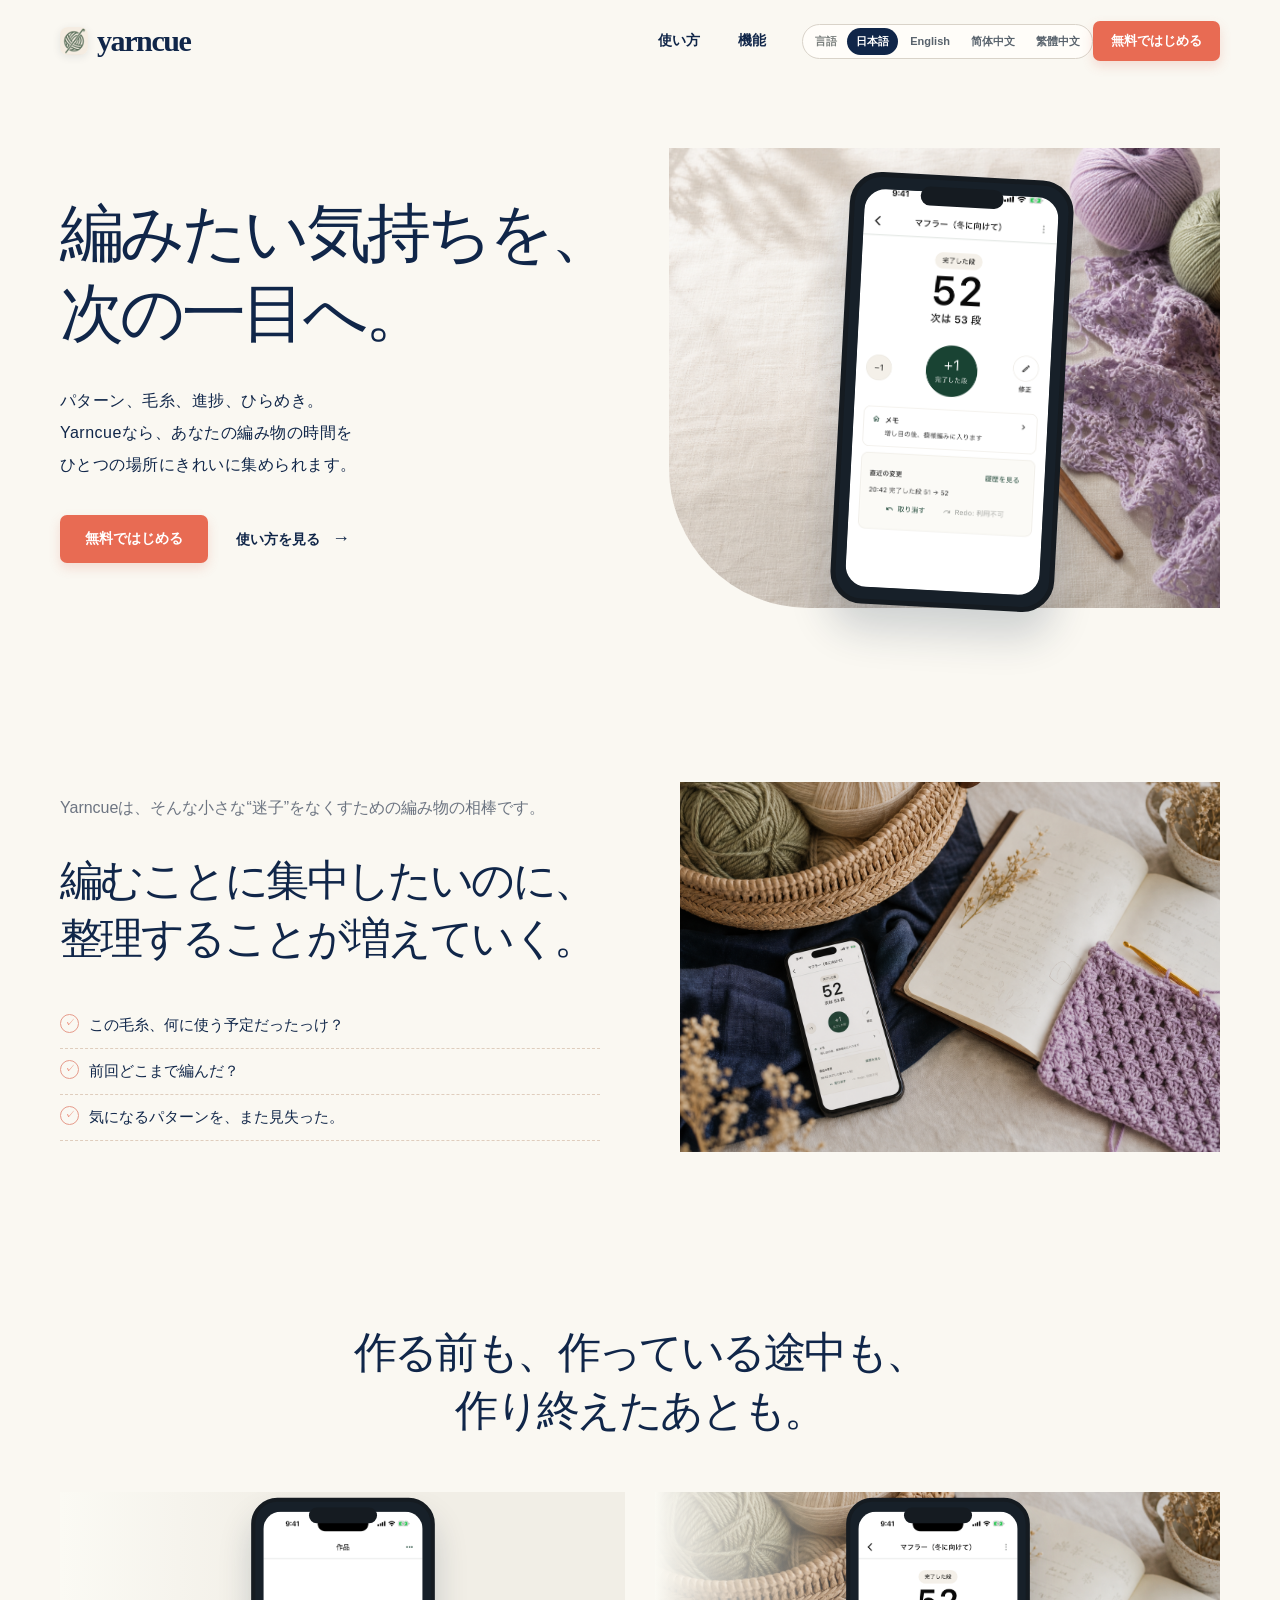
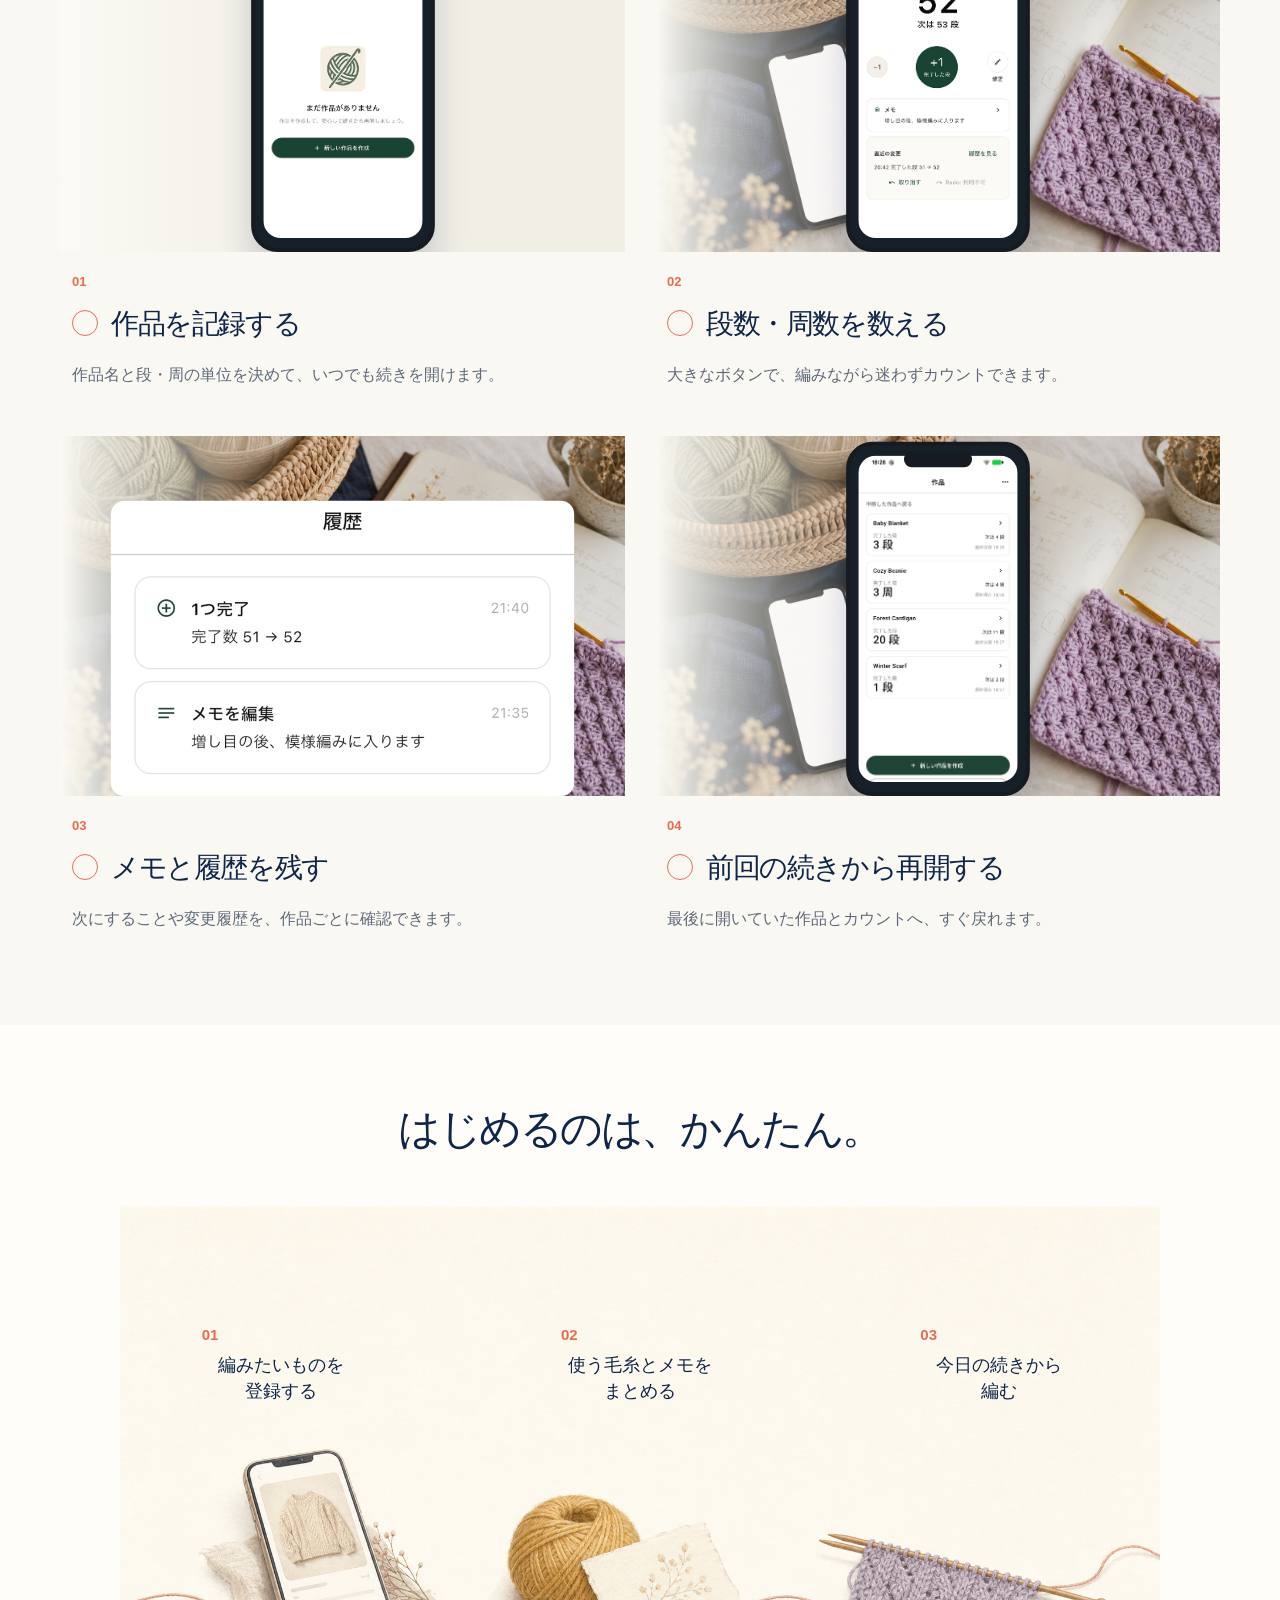
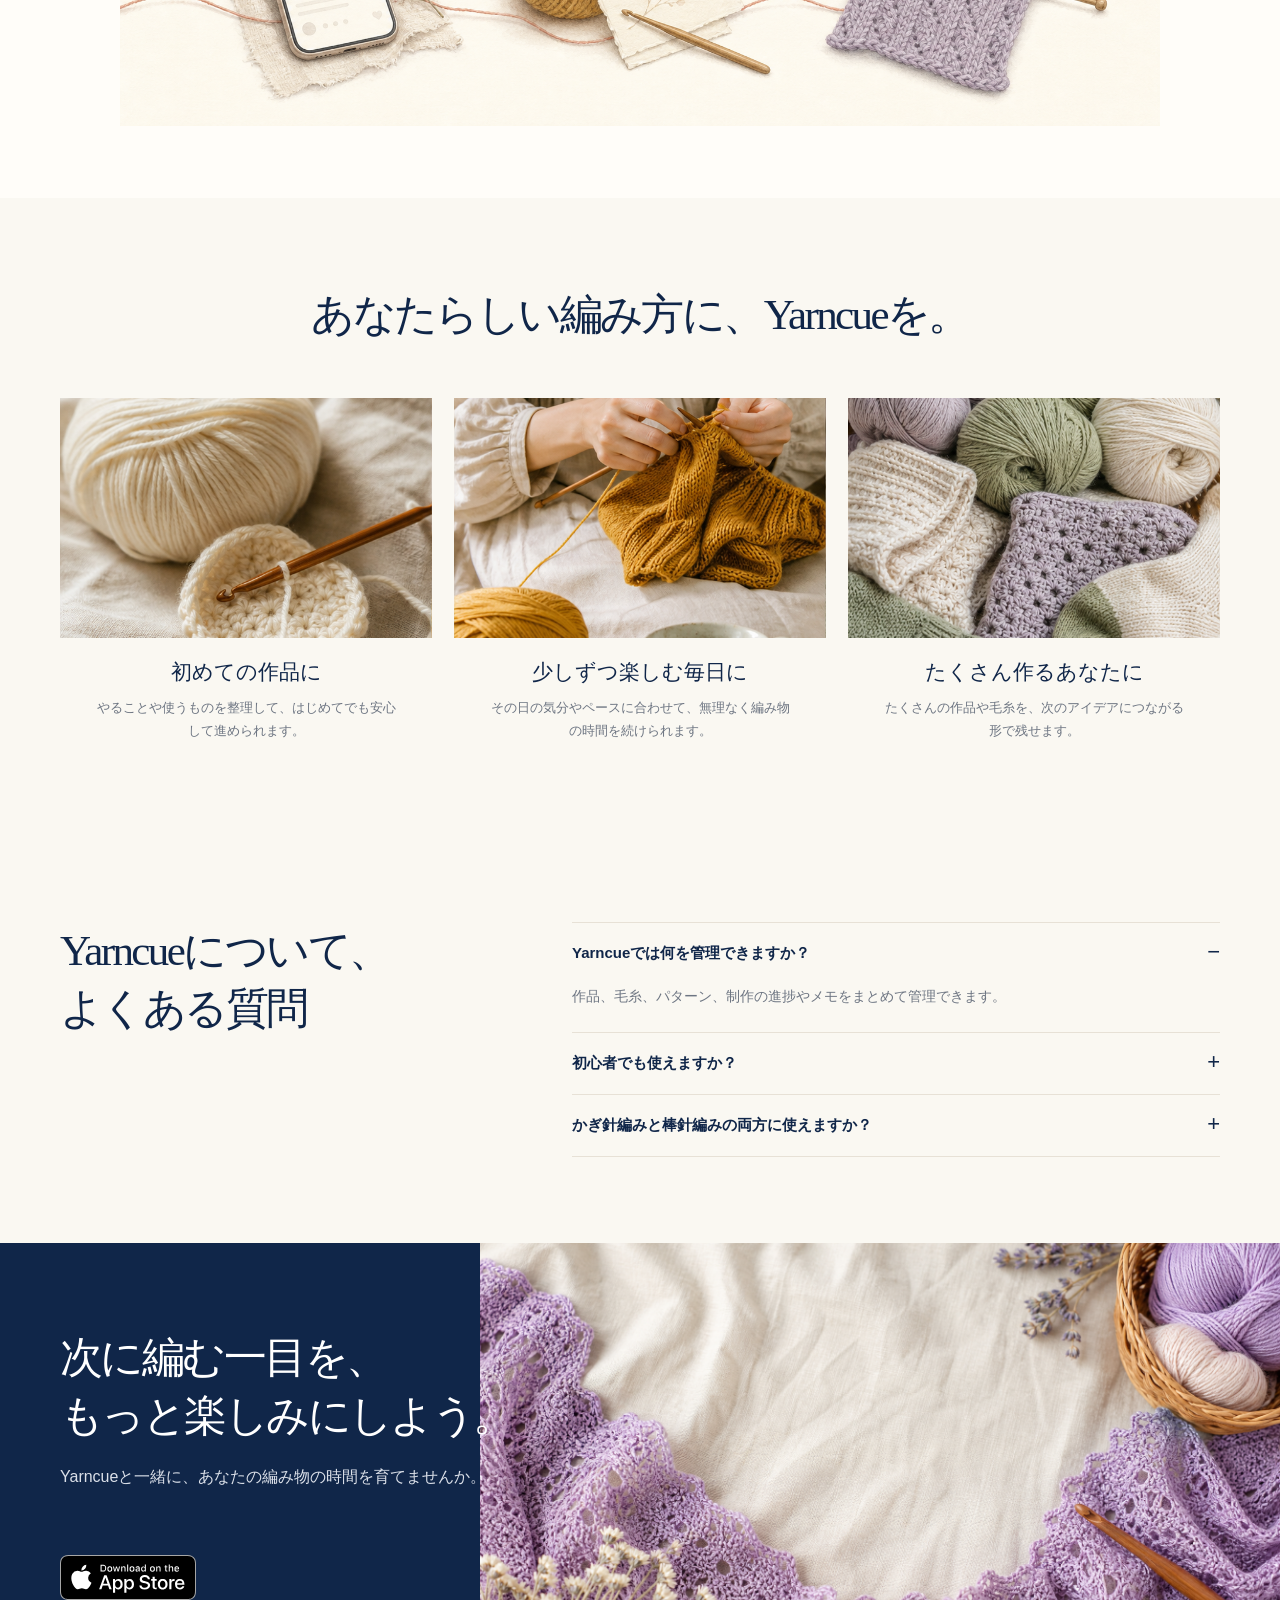
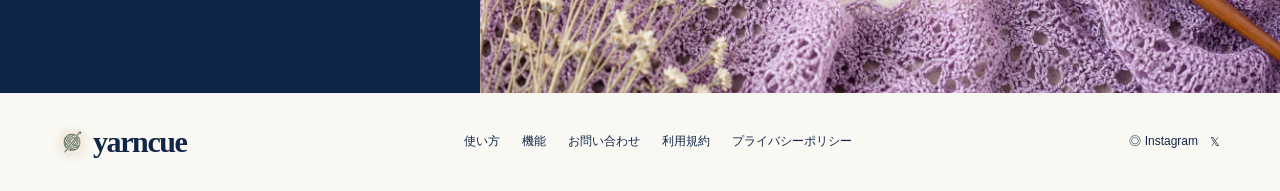
==== commit f01c6d93: "Use official Apple App Store badges" ====
--- a/docs/index.html
+++ b/docs/index.html
@@ -13,7 +13,7 @@
     <link rel="alternate" hreflang="zh-TW" href="https://hinomaru-labs.com/yarncue-lp/zh-tw/" />
     <title>Yarncue | 編み物の記録・毛糸管理アプリ</title>
     <link rel="stylesheet" href="styles.css" />
-    <link rel="stylesheet" href="style-extra.css?v=20260801-grid7" />
+    <link rel="stylesheet" href="style-extra.css?v=20260801-grid8" />
     <script type="application/ld+json">{"@context":"https://schema.org","@graph":[{"@type":"SoftwareApplication","name":"Yarncue","applicationCategory":"LifestyleApplication","operatingSystem":"Web","description":"パターン、毛糸、作品、編み物の進捗やメモをひとつにまとめる編み物の記録・毛糸管理アプリ。"},{"@type":"FAQPage","mainEntity":[{"@type":"Question","name":"Yarncueでは何を管理できますか？","acceptedAnswer":{"@type":"Answer","text":"作品、毛糸、パターン、制作の進捗やメモをまとめて管理できます。"}},{"@type":"Question","name":"初心者でも使えますか？","acceptedAnswer":{"@type":"Answer","text":"もちろんです。最初の作品から、必要な情報を自分のペースで残せます。"}},{"@type":"Question","name":"かぎ針編みと棒針編みの両方に使えますか？","acceptedAnswer":{"@type":"Answer","text":"はい。どちらの作品にも、使った糸、針、段数、パターン、メモを記録できます。"}}]}]}</script>
   </head>
   <body>
@@ -25,7 +25,7 @@
       <section class="how section" id="how"><h2>はじめるのは、かんたん。</h2><div class="thread"></div><div class="steps"><article><b>01</b><div class="step-icon book">▱</div><h3>編みたいものを<br>登録する</h3><p>パターンやアイデアを、作品として残します。</p></article><article><b>02</b><div class="step-icon yarn">●</div><h3>使う毛糸とメモを<br>まとめる</h3><p>色、量、針のサイズ、気づきまでひとつに。</p></article><article><b>03</b><div class="step-icon needle">╱</div><h3>今日の続きから<br>編む</h3><p>進捗を記録して、迷わず次の一目へ。</p></article></div></section>
       <section class="use-cases section"><h2>あなたらしい編み方に、<br class="mobile-break">Yarncueを。</h2><div class="case-grid"><article><div class="case-image first"></div><h3>初めての作品に</h3><p>やることや使うものを整理して、はじめてでも安心して進められます。</p></article><article><div class="case-image second"></div><h3>少しずつ楽しむ毎日に</h3><p>その日の気分やペースに合わせて、無理なく編み物の時間を続けられます。</p></article><article><div class="case-image third"></div><h3>たくさん作るあなたに</h3><p>たくさんの作品や毛糸を、次のアイデアにつながる形で残せます。</p></article></div></section>
       <section class="faq section"><h2>Yarncueについて、<br>よくある質問</h2><div class="faq-list"><article><details open><summary>Yarncueでは何を管理できますか？</summary><p>作品、毛糸、パターン、制作の進捗やメモをまとめて管理できます。</p></details></article><article><details><summary>初心者でも使えますか？</summary><p>もちろんです。最初の作品から、必要な情報を自分のペースで残せます。</p></details></article><article><details><summary>かぎ針編みと棒針編みの両方に使えますか？</summary><p>はい。どちらの作品にも、使った糸、針、段数、パターン、メモを記録できます。</p></details></article></div></section>
-      <section class="cta" id="start"><div><h2>次に編む一目を、<br>もっと楽しみにしよう。</h2><p>Yarncueと一緒に、あなたの編み物の時間を育てませんか。</p><a class="button light" href="mailto:hello@yarncue.app?subject=Yarncueをはじめたい">無料ではじめる</a><img class="app-store-badge" src="images/download-on-app-store.svg" alt="App Storeからダウンロード"></div><div class="cta-craft"><div class="cta-yarn"></div><div class="cta-lace"></div></div></section>
+      <section class="cta" id="start"><div><h2>次に編む一目を、<br>もっと楽しみにしよう。</h2><p>Yarncueと一緒に、あなたの編み物の時間を育てませんか。</p><a href="https://apps.apple.com/jp/" class="app-store-link" aria-label="App Storeでダウンロード"><img class="app-store-badge" src="images/download-on-app-store.svg" alt="App Storeからダウンロード"></a></div><div class="cta-craft"><div class="cta-yarn"></div><div class="cta-lace"></div></div></section>
       <footer><a class="brand" href="#top"><img src="images/yarncue-icon.png" alt="" />yarncue</a><div><a href="#how">使い方</a><a href="#features">機能</a><a href="mailto:hello@yarncue.app">お問い合わせ</a><a href="#top">利用規約</a><a href="#top">プライバシーポリシー</a></div><div class="social"><a href="#top">◎ Instagram</a><a href="#top">𝕏</a></div></footer>
     </main>
   </body>
--- a/docs/style-extra.css
+++ b/docs/style-extra.css
@@ -28,6 +28,8 @@
 .how .steps article { padding-top:166px; position:relative; }.how .steps article b { position:absolute; top:140px; left:calc(50% - 79px); }.how .step-icon { display:none; }.how .steps h3 { font-size:18px; }.how .steps p { display:none; }.thread { display:none; }
 .feature-copy h3::before { content:""; display:inline-block; width:24px; height:24px; margin-right:13px; vertical-align:-3px; border:1.5px solid var(--coral); border-radius:50%; box-shadow:inset 0 0 0 6px #faf8f2; }
 .app-store-badge { width:136px; height:auto; display:block; margin-top:18px; }
+.app-store-link { display:inline-block; line-height:0; margin-top:18px; transition:transform .2s,opacity .2s; }
+.app-store-link:hover { opacity:.86; transform:translateY(-2px); }
 .brand { display:inline-flex; align-items:center; gap:9px; }
 .brand img { width:28px; height:28px; border-radius:8px; object-fit:cover; box-shadow:0 2px 8px #19284518; }
 footer .brand img { width:24px; height:24px; border-radius:7px; }
